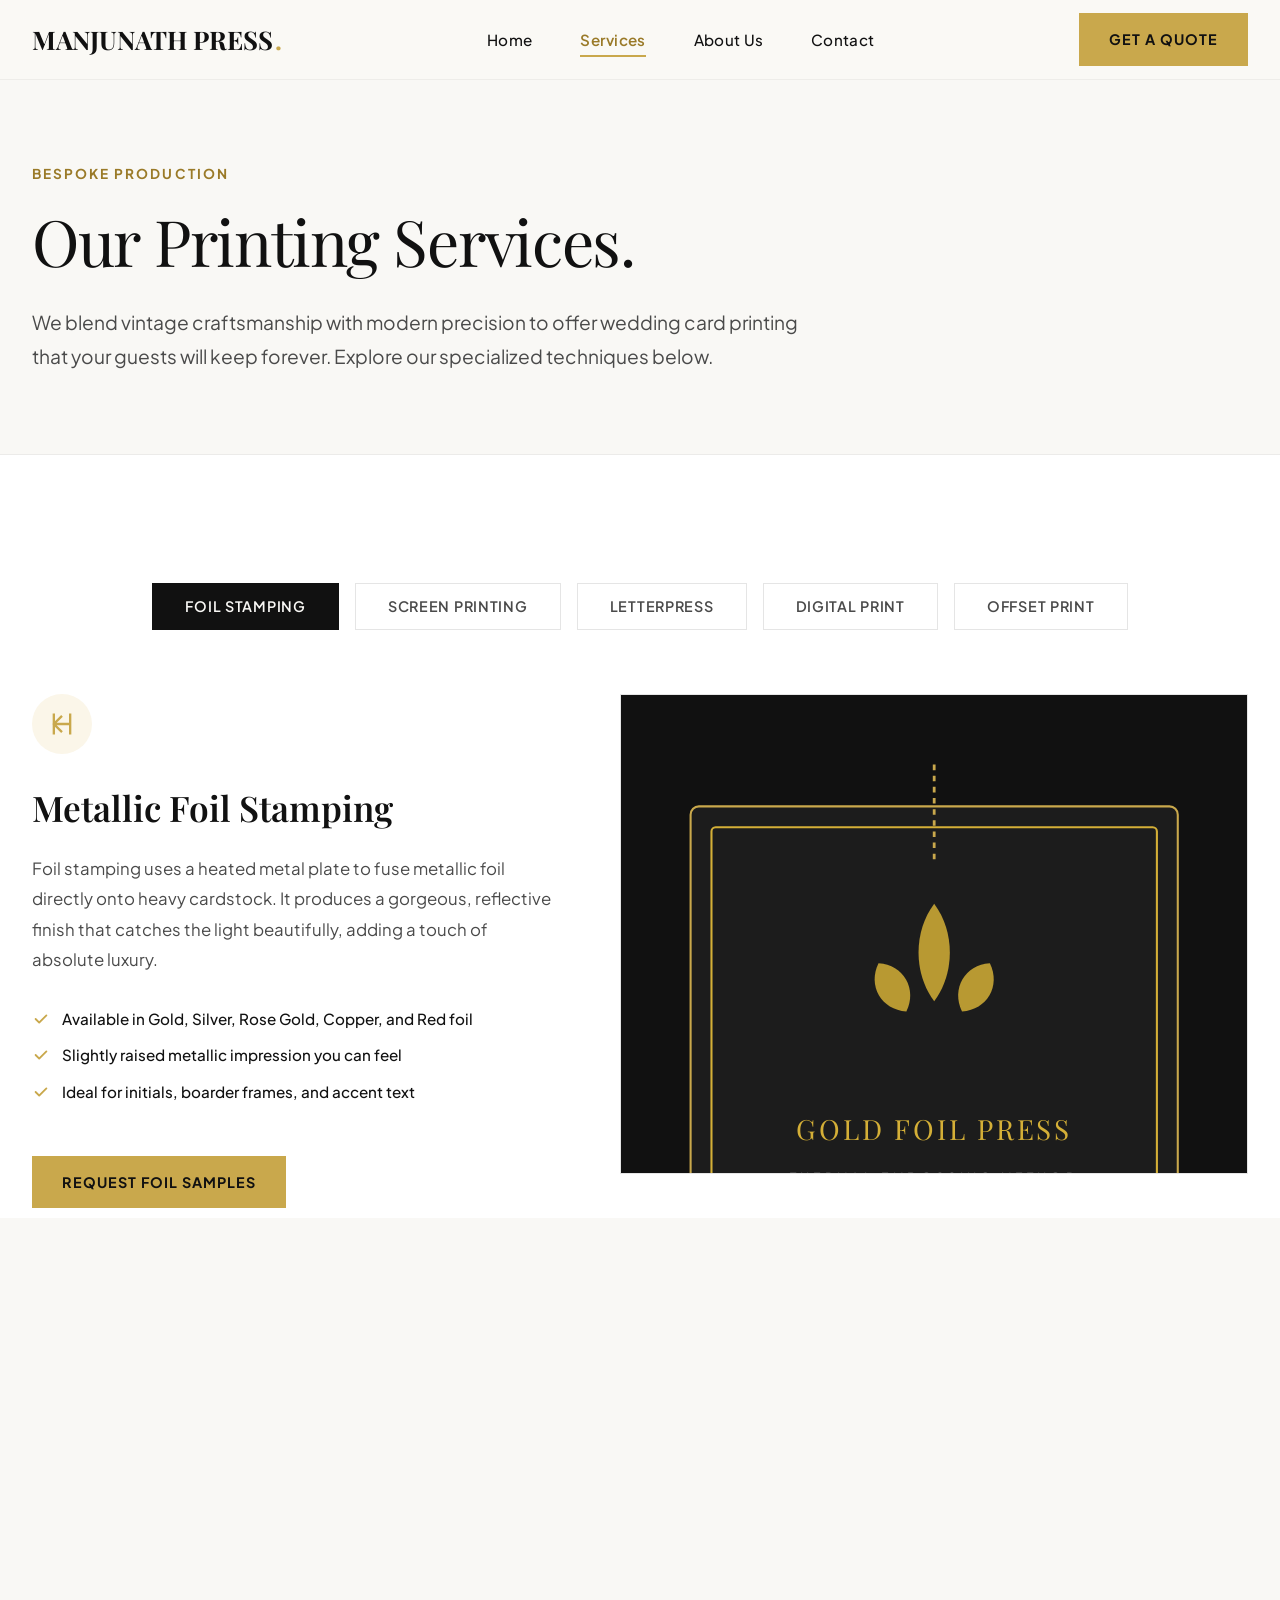
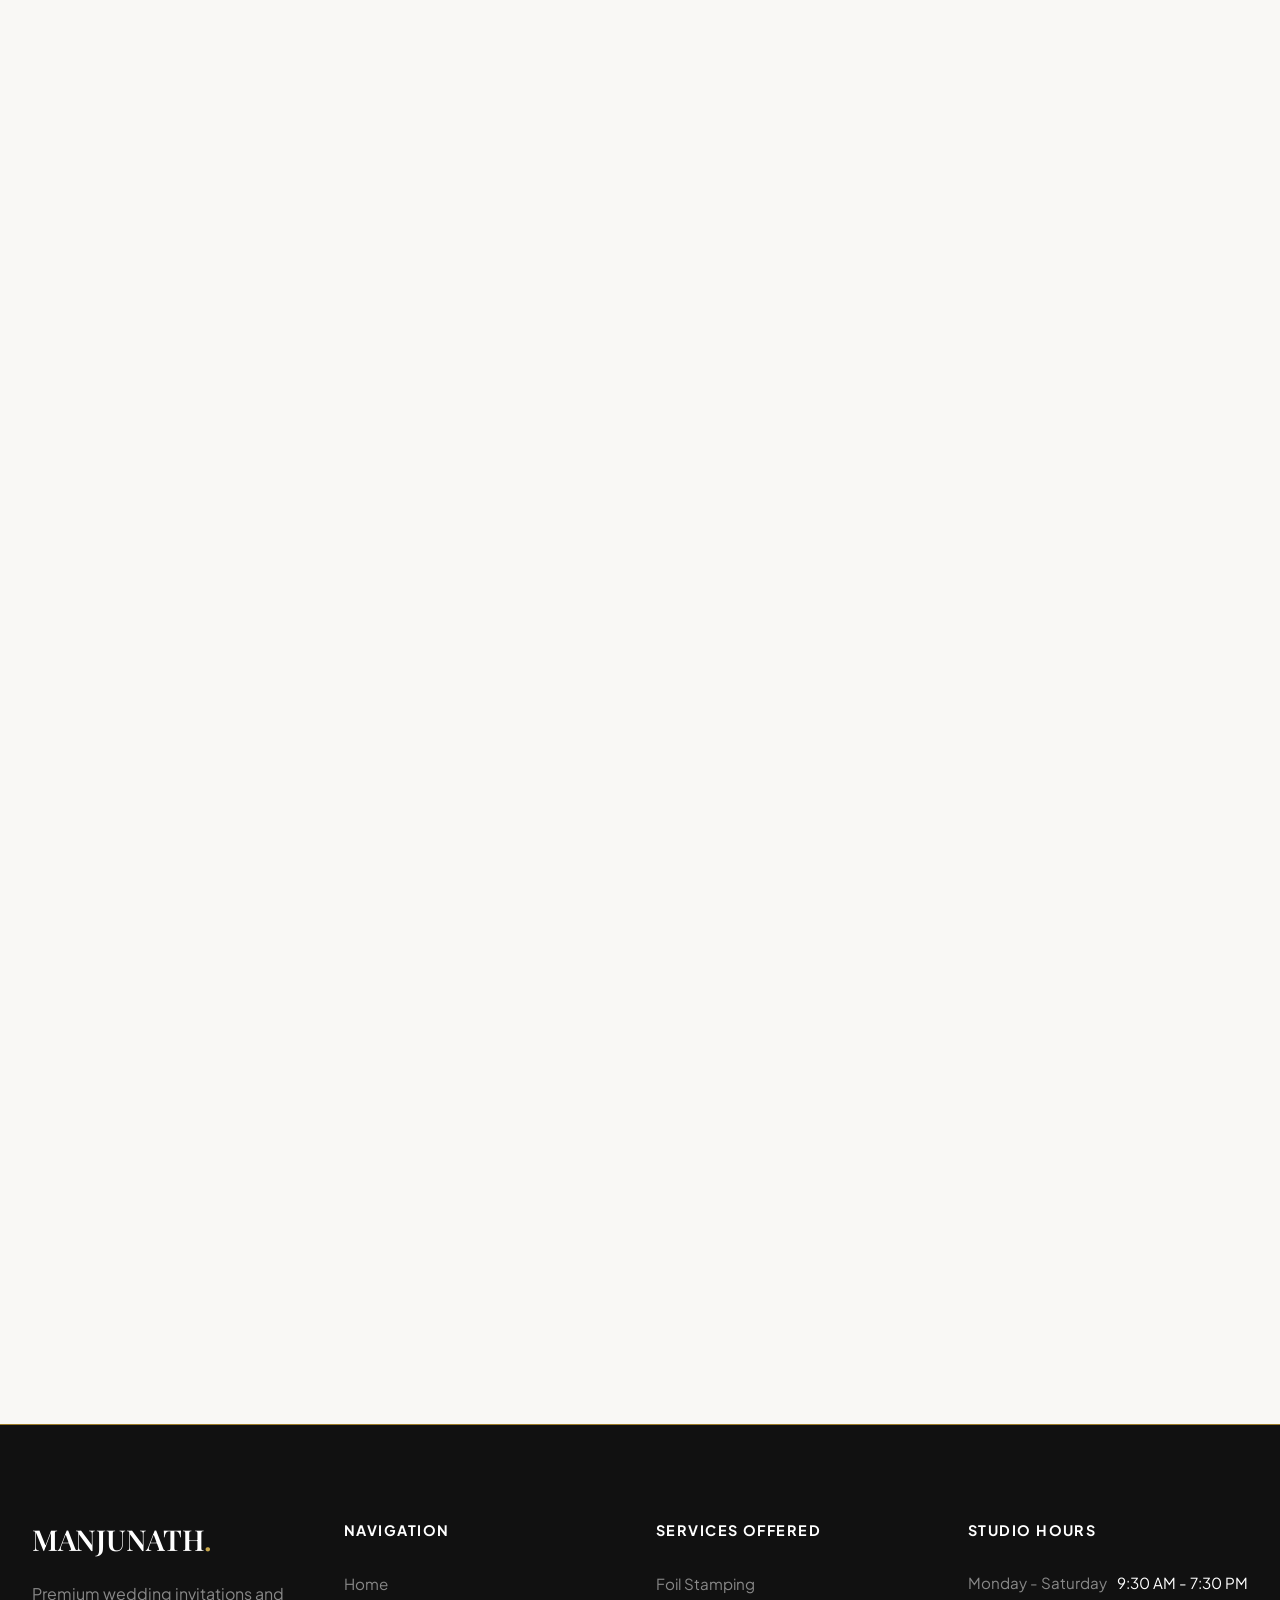
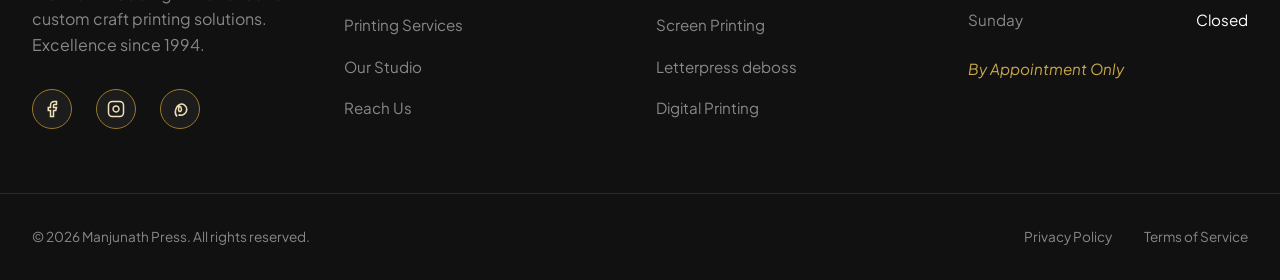
==== services.html @ d6b0bf05 "first commit" ====
<!DOCTYPE html>
<html lang="en">
<head>
  <meta charset="UTF-8">
  <meta name="viewport" content="width=device-width, initial-scale=1.0">
  <meta name="description" content="Explore printing techniques at Manjunath Press. Bespoke foil stamping, rich screen printing, debossed letterpress, fast digital, and volume offset printing for wedding invitations.">
  <title>Services Offered | Manjunath Press</title>
  <link rel="stylesheet" href="style.css">
</head>
<body>

  <!-- Header Navigation -->
  <header class="site-header">
    <div class="container nav-container">
      <a href="index.html" class="logo">
        MANJUNATH PRESS<span>.</span>
      </a>
      
      <nav class="nav-menu-wrapper">
        <ul class="nav-menu">
          <li><a href="index.html" class="nav-link">Home</a></li>
          <li><a href="services.html" class="nav-link active">Services</a></li>
          <li><a href="about.html" class="nav-link">About Us</a></li>
          <li><a href="contact.html" class="nav-link">Contact</a></li>
        </ul>
      </nav>

      <div class="nav-actions">
        <a href="contact.html" class="btn-cta">Get A Quote</a>
      </div>

      <div class="menu-toggle" aria-label="Toggle navigation menu">
        <span class="bar"></span>
        <span class="bar"></span>
        <span class="bar"></span>
      </div>
    </div>
  </header>

  <!-- Banner Section -->
  <section class="section-padding" style="background-color: var(--color-bg-light); border-bottom: 1px solid rgba(17,17,17,0.05); padding-top: 10rem; padding-bottom: 5rem;">
    <div class="container">
      <div class="animate-slide-up" style="max-width: 800px;">
        <span class="section-tag">Bespoke Production</span>
        <h1 style="font-weight: 400; margin-bottom: 1.5rem;">Our Printing <span>Services.</span></h1>
        <p style="font-size: 1.2rem; color: var(--color-gray-dark); line-height: 1.8;">
          We blend vintage craftsmanship with modern precision to offer wedding card printing that your guests will keep forever. Explore our specialized techniques below.
        </p>
      </div>
    </div>
  </section>

  <!-- Interactive Services Tabs -->
  <section class="section-padding services-section scroll-reveal">
    <div class="container">
      <div class="services-tabs">
        <button class="tab-btn active" data-tab="tab-foil">Foil Stamping</button>
        <button class="tab-btn" data-tab="tab-screen">Screen Printing</button>
        <button class="tab-btn" data-tab="tab-letterpress">Letterpress</button>
        <button class="tab-btn" data-tab="tab-digital">Digital Print</button>
        <button class="tab-btn" data-tab="tab-offset">Offset Print</button>
      </div>

      <div class="services-content-wrapper">
        
        <!-- Tab 1: Foil Stamping -->
        <div id="tab-foil" class="service-tab-content active">
          <div class="service-tab-info">
            <div class="service-tab-icon">
              <svg width="28" height="28" fill="none" stroke="currentColor" stroke-width="2" viewBox="0 0 24 24"><path d="M5 3v18M19 3v18M5 12h14M12 5l-7 7 7 7"/></svg>
            </div>
            <h3>Metallic Foil Stamping</h3>
            <p>
              Foil stamping uses a heated metal plate to fuse metallic foil directly onto heavy cardstock. It produces a gorgeous, reflective finish that catches the light beautifully, adding a touch of absolute luxury.
            </p>
            <ul class="service-features">
              <li><svg width="18" height="18" fill="currentColor" viewBox="0 0 20 20"><path fill-rule="evenodd" d="M16.707 5.293a1 1 0 010 1.414l-8 8a1 1 0 01-1.414 0l-4-4a1 1 0 011.414-1.414L8 12.586l7.293-7.293a1 1 0 011.414 0z" clip-rule="evenodd"/></svg> Available in Gold, Silver, Rose Gold, Copper, and Red foil</li>
              <li><svg width="18" height="18" fill="currentColor" viewBox="0 0 20 20"><path fill-rule="evenodd" d="M16.707 5.293a1 1 0 010 1.414l-8 8a1 1 0 01-1.414 0l-4-4a1 1 0 011.414-1.414L8 12.586l7.293-7.293a1 1 0 011.414 0z" clip-rule="evenodd"/></svg> Slightly raised metallic impression you can feel</li>
              <li><svg width="18" height="18" fill="currentColor" viewBox="0 0 20 20"><path fill-rule="evenodd" d="M16.707 5.293a1 1 0 010 1.414l-8 8a1 1 0 01-1.414 0l-4-4a1 1 0 011.414-1.414L8 12.586l7.293-7.293a1 1 0 011.414 0z" clip-rule="evenodd"/></svg> Ideal for initials, boarder frames, and accent text</li>
            </ul>
            <div>
              <a href="contact.html?service=foil" class="btn-cta">Request Foil Samples</a>
            </div>
          </div>
          <div class="service-tab-image">
            <svg width="100%" height="100%" viewBox="0 0 450 480" fill="none" xmlns="http://www.w3.org/2000/svg" style="background-color: #111111;">
              <!-- Simulation of foil stamp card -->
              <rect x="50" y="80" width="350" height="320" rx="6" fill="#1c1c1c" stroke="#C9A84C" stroke-width="1.5" />
              <rect x="65" y="95" width="320" height="290" rx="3" stroke="#D4AF37" stroke-width="1.5" />
              <!-- Leaf graphics in gold foil -->
              <path d="M 225 150 C 210 170, 210 200, 225 220 C 240 200, 240 170, 225 150 Z" fill="#D4AF37" opacity="0.85"/>
              <path d="M 195 190 C 180 200, 180 220, 195 230 C 210 220, 210 200, 195 190 Z" fill="#D4AF37" opacity="0.85" transform="rotate(-30 195 210)"/>
              <path d="M 255 190 C 240 200, 240 220, 255 230 C 270 220, 270 200, 255 190 Z" fill="#D4AF37" opacity="0.85" transform="rotate(30 255 210)"/>
              
              <!-- Hot plate pressing indicator -->
              <line x1="225" y1="50" x2="225" y2="120" stroke="#C9A84C" stroke-width="2" stroke-dasharray="4 4" />
              <text x="225" y="320" font-family="'Playfair Display', serif" font-size="20" fill="#D4AF37" text-anchor="middle" letter-spacing="2">GOLD FOIL PRESS</text>
              <text x="225" y="350" font-family="'Plus Jakarta Sans', sans-serif" font-size="9" fill="#888888" text-anchor="middle" letter-spacing="3">THERMAL EMBOSSING METHOD</text>
            </svg>
          </div>
        </div>

        <!-- Tab 2: Screen Printing -->
        <div id="tab-screen" class="service-tab-content">
          <div class="service-tab-info">
            <div class="service-tab-icon">
              <svg width="28" height="28" fill="none" stroke="currentColor" stroke-width="2" viewBox="0 0 24 24"><path d="M12 2v20M17 5H9.5a3.5 3.5 0 000 7h5a3.5 3.5 0 010 7H6"/></svg>
            </div>
            <h3>Traditional Screen Printing</h3>
            <p>
              Screen printing pushes thick, highly pigmented ink through a fine mesh stencil. It provides a tactile, beautifully saturated finish with rich, opaque colors. The ink layer is physically raised off the card, creating a premium quality signature.
            </p>
            <ul class="service-features">
              <li><svg width="18" height="18" fill="currentColor" viewBox="0 0 20 20"><path fill-rule="evenodd" d="M16.707 5.293a1 1 0 010 1.414l-8 8a1 1 0 01-1.414 0l-4-4a1 1 0 011.414-1.414L8 12.586l7.293-7.293a1 1 0 011.414 0z" clip-rule="evenodd"/></svg> Distinctly raised ink layer with a heavy velvet tactile texture</li>
              <li><svg width="18" height="18" fill="currentColor" viewBox="0 0 20 20"><path fill-rule="evenodd" d="M16.707 5.293a1 1 0 010 1.414l-8 8a1 1 0 01-1.414 0l-4-4a1 1 0 011.414-1.414L8 12.586l7.293-7.293a1 1 0 011.414 0z" clip-rule="evenodd"/></svg> Perfect for deep red ink and custom opaque white on dark sheets</li>
              <li><svg width="18" height="18" fill="currentColor" viewBox="0 0 20 20"><path fill-rule="evenodd" d="M16.707 5.293a1 1 0 010 1.414l-8 8a1 1 0 01-1.414 0l-4-4a1 1 0 011.414-1.414L8 12.586l7.293-7.293a1 1 0 011.414 0z" clip-rule="evenodd"/></svg> Superb color accuracy matching your theme palette</li>
            </ul>
            <div>
              <a href="contact.html?service=screen" class="btn-cta">Request Screen Samples</a>
            </div>
          </div>
          <div class="service-tab-image">
            <svg width="100%" height="100%" viewBox="0 0 450 480" fill="none" xmlns="http://www.w3.org/2000/svg" style="background-color: #FAF9F6;">
              <!-- Screen Mesh frame -->
              <rect x="40" y="60" width="370" height="360" rx="4" fill="none" stroke="#111111" stroke-width="1.5"/>
              <rect x="55" y="75" width="340" height="330" rx="2" fill="rgba(201,168,76,0.03)" stroke="#C9A84C" stroke-width="0.5" stroke-dasharray="3 3"/>
              
              <!-- Squeegee simulation pushing ink -->
              <rect x="100" y="160" width="250" height="40" fill="#111111"/>
              <rect x="110" y="200" width="230" height="10" fill="#C9A84C" opacity="0.9"/>
              <path d="M110 210 L340 210 L290 280 L160 280 Z" fill="#C9A84C" opacity="0.12"/>
              
              <text x="225" y="330" font-family="'Playfair Display', serif" font-size="18" fill="#111111" text-anchor="middle">SILK SCREEN SILK</text>
              <text x="225" y="355" font-family="'Plus Jakarta Sans', sans-serif" font-size="9" fill="#C9A84C" text-anchor="middle" letter-spacing="3">RAISED OPAQUE INK PROCESS</text>
            </svg>
          </div>
        </div>

        <!-- Tab 3: Letterpress -->
        <div id="tab-letterpress" class="service-tab-content">
          <div class="service-tab-info">
            <div class="service-tab-icon">
              <svg width="28" height="28" fill="none" stroke="currentColor" stroke-width="2" viewBox="0 0 24 24"><path d="M19 21H5a2 2 0 01-2-2V5a2 2 0 012-2h14a2 2 0 012 2v14a2 2 0 01-2 2zM12 11h.01M17 16h-10"/></svg>
            </div>
            <h3>Letterpress Debossing</h3>
            <p>
              Letterpress printing is a relief technique. A custom metal plate containing your text/design is coated in ink and pressed directly into soft, thick cotton paper. This creates a deep, tactile, debossed indentation that screams bespoke heritage.
            </p>
            <ul class="service-features">
              <li><svg width="18" height="18" fill="currentColor" viewBox="0 0 20 20"><path fill-rule="evenodd" d="M16.707 5.293a1 1 0 010 1.414l-8 8a1 1 0 01-1.414 0l-4-4a1 1 0 011.414-1.414L8 12.586l7.293-7.293a1 1 0 011.414 0z" clip-rule="evenodd"/></svg> Beautiful deep debossed print you can feel with your fingertips</li>
              <li><svg width="18" height="18" fill="currentColor" viewBox="0 0 20 20"><path fill-rule="evenodd" d="M16.707 5.293a1 1 0 010 1.414l-8 8a1 1 0 01-1.414 0l-4-4a1 1 0 011.414-1.414L8 12.586l7.293-7.293a1 1 0 011.414 0z" clip-rule="evenodd"/></svg> Best done on ultra-thick 600gsm cotton board sheets</li>
              <li><svg width="18" height="18" fill="currentColor" viewBox="0 0 20 20"><path fill-rule="evenodd" d="M16.707 5.293a1 1 0 010 1.414l-8 8a1 1 0 01-1.414 0l-4-4a1 1 0 011.414-1.414L8 12.586l7.293-7.293a1 1 0 011.414 0z" clip-rule="evenodd"/></svg> A clean, vintage aesthetic with beautiful light-and-shadow play</li>
            </ul>
            <div>
              <a href="contact.html?service=letterpress" class="btn-cta">Request Letterpress Samples</a>
            </div>
          </div>
          <div class="service-tab-image">
            <svg width="100%" height="100%" viewBox="0 0 450 480" fill="none" xmlns="http://www.w3.org/2000/svg" style="background-color: #FAF9F6;">
              <!-- 3D debossed effect simulation -->
              <rect x="50" y="80" width="350" height="320" rx="2" fill="#FFFFFF" stroke="#e5e5e5" stroke-width="1" />
              <!-- Shadow lines for card depth -->
              <line x1="50" y1="400" x2="400" y2="400" stroke="#111111" stroke-width="2" opacity="0.1"/>
              
              <!-- Debossed elements with internal shadows -->
              <rect x="80" y="110" width="290" height="260" stroke="#C9A84C" stroke-width="1.5" opacity="0.3"/>
              
              <text x="225" y="190" font-family="'Playfair Display', serif" font-size="28" font-weight="600" fill="#111111" text-anchor="middle" opacity="0.15" transform="translate(1, 1)">TACTILE DEBOSS</text>
              <text x="225" y="190" font-family="'Playfair Display', serif" font-size="28" font-weight="600" fill="#C9A84C" text-anchor="middle">TACTILE DEBOSS</text>
              
              <text x="225" y="240" font-family="'Plus Jakarta Sans', sans-serif" font-size="9" fill="#111111" text-anchor="middle" letter-spacing="4" opacity="0.6">COTTON PAPER PRESSURE</text>
              
              <circle cx="225" cy="290" r="20" stroke="#111111" stroke-width="0.5" fill="none"/>
              <text x="225" y="294" font-family="'Playfair Display', serif" font-size="12" fill="#111111" text-anchor="middle">H</text>
            </svg>
          </div>
        </div>

        <!-- Tab 4: Digital Printing -->
        <div id="tab-digital" class="service-tab-content">
          <div class="service-tab-info">
            <div class="service-tab-icon">
              <svg width="28" height="28" fill="none" stroke="currentColor" stroke-width="2" viewBox="0 0 24 24"><path d="M12 18h.01M8 21h8M19 3H5a2 2 0 00-2 2v9a2 2 0 002 2h14a2 2 0 002-2V5a2 2 0 00-2-2z"/></svg>
            </div>
            <h3>High-Definition Digital Printing</h3>
            <p>
              Digital printing is ideal for invitations with multiple detail inserts, photography elements, or when you need guest names individually printed onto each envelope. With high-fidelity output and quick production speeds, it is flexible and cost-effective.
            </p>
            <ul class="service-features">
              <li><svg width="18" height="18" fill="currentColor" viewBox="0 0 20 20"><path fill-rule="evenodd" d="M16.707 5.293a1 1 0 010 1.414l-8 8a1 1 0 01-1.414 0l-4-4a1 1 0 011.414-1.414L8 12.586l7.293-7.293a1 1 0 011.414 0z" clip-rule="evenodd"/></svg> Fast production turnarounds (perfect for tight deadlines)</li>
              <li><svg width="18" height="18" fill="currentColor" viewBox="0 0 20 20"><path fill-rule="evenodd" d="M16.707 5.293a1 1 0 010 1.414l-8 8a1 1 0 01-1.414 0l-4-4a1 1 0 011.414-1.414L8 12.586l7.293-7.293a1 1 0 011.414 0z" clip-rule="evenodd"/></svg> Full variable data capability (custom guest names on each card)</li>
              <li><svg width="18" height="18" fill="currentColor" viewBox="0 0 20 20"><path fill-rule="evenodd" d="M16.707 5.293a1 1 0 010 1.414l-8 8a1 1 0 01-1.414 0l-4-4a1 1 0 011.414-1.414L8 12.586l7.293-7.293a1 1 0 011.414 0z" clip-rule="evenodd"/></svg> Vivid graphics with high DPI image sharpness</li>
            </ul>
            <div>
              <a href="contact.html?service=digital" class="btn-cta">Inquire Digital Print</a>
            </div>
          </div>
          <div class="service-tab-image">
            <svg width="100%" height="100%" viewBox="0 0 450 480" fill="none" xmlns="http://www.w3.org/2000/svg" style="background-color: #FAF9F6;">
              <!-- Digital pattern design vector -->
              <rect x="50" y="80" width="350" height="320" rx="3" fill="#FFFFFF" stroke="#e5e5e5"/>
              <path d="M50 80 L225 240 L400 80 Z" fill="#FBF6E9" opacity="0.5"/>
              <path d="M50 400 L225 240 L400 400 Z" fill="#FBF6E9" opacity="0.3"/>
              
              <text x="225" y="210" font-family="'Plus Jakarta Sans', sans-serif" font-size="10" font-weight="700" fill="#C9A84C" text-anchor="middle" letter-spacing="3">DIGITAL LASER SUITE</text>
              <text x="225" y="245" font-family="'Playfair Display', serif" font-size="22" fill="#111111" text-anchor="middle">Personalized Invitation Set</text>
              <text x="225" y="280" font-family="'Playfair Display', serif" font-style="italic" font-size="13" fill="#888888" text-anchor="middle">Variable Guest Printing</text>
              
              <rect x="125" y="320" width="200" height="25" rx="12" stroke="#C9A84C" stroke-width="1" stroke-dasharray="3 3"/>
              <text x="225" y="336" font-family="'Plus Jakarta Sans', sans-serif" font-size="8" fill="#C9A84C" text-anchor="middle" letter-spacing="1">MR. &amp; MRS. SHABAREESH</text>
            </svg>
          </div>
        </div>

        <!-- Tab 5: Offset Printing -->
        <div id="tab-offset" class="service-tab-content">
          <div class="service-tab-info">
            <div class="service-tab-icon">
              <svg width="28" height="28" fill="none" stroke="currentColor" stroke-width="2" viewBox="0 0 24 24"><path d="M4 4h16v16H4zM4 12h16M12 4v16"/></svg>
            </div>
            <h3>Commercial Offset Printing</h3>
            <p>
              Offset printing transfers ink from plates onto a rubber blanket and onto the paper. It is the absolute gold standard for large bulk print runs, providing incredibly crisp line details, layout precision, and the lowest cost-per-card on high quantities.
            </p>
            <ul class="service-features">
              <li><svg width="18" height="18" fill="currentColor" viewBox="0 0 20 20"><path fill-rule="evenodd" d="M16.707 5.293a1 1 0 010 1.414l-8 8a1 1 0 01-1.414 0l-4-4a1 1 0 011.414-1.414L8 12.586l7.293-7.293a1 1 0 011.414 0z" clip-rule="evenodd"/></svg> Extremely cost-effective for quantities above 300 units</li>
              <li><svg width="18" height="18" fill="currentColor" viewBox="0 0 20 20"><path fill-rule="evenodd" d="M16.707 5.293a1 1 0 010 1.414l-8 8a1 1 0 01-1.414 0l-4-4a1 1 0 011.414-1.414L8 12.586l7.293-7.293a1 1 0 011.414 0z" clip-rule="evenodd"/></svg> Exceptional flat color reproduction (Pantone ink match support)</li>
              <li><svg width="18" height="18" fill="currentColor" viewBox="0 0 20 20"><path fill-rule="evenodd" d="M16.707 5.293a1 1 0 010 1.414l-8 8a1 1 0 01-1.414 0l-4-4a1 1 0 011.414-1.414L8 12.586l7.293-7.293a1 1 0 011.414 0z" clip-rule="evenodd"/></svg> Excellent sharp rendering of fine traditional patterns</li>
            </ul>
            <div>
              <a href="contact.html?service=offset" class="btn-cta">Inquire Offset Print</a>
            </div>
          </div>
          <div class="service-tab-image">
            <svg width="100%" height="100%" viewBox="0 0 450 480" fill="none" xmlns="http://www.w3.org/2000/svg" style="background-color: #FAF9F6;">
              <!-- Cylinder roller simulation -->
              <circle cx="225" cy="160" r="60" fill="none" stroke="#111111" stroke-width="2"/>
              <circle cx="225" cy="160" r="50" fill="none" stroke="#C9A84C" stroke-width="0.5" stroke-dasharray="4 2"/>
              
              <circle cx="150" cy="270" r="40" fill="none" stroke="#111111" stroke-width="1.5"/>
              <circle cx="300" cy="270" r="40" fill="none" stroke="#111111" stroke-width="1.5"/>
              
              <!-- Paper feed line -->
              <path d="M50 320 L150 310 L300 310 L400 320" stroke="#C9A84C" stroke-width="2"/>
              
              <text x="225" y="370" font-family="'Playfair Display', serif" font-size="20" fill="#111111" text-anchor="middle">HEIDELBERG OFFSET</text>
              <text x="225" y="395" font-family="'Plus Jakarta Sans', sans-serif" font-size="9" fill="#888888" text-anchor="middle" letter-spacing="3">BULK PRECISION PRESS RUNS</text>
            </svg>
          </div>
        </div>

      </div>
    </div>
  </section>

  <!-- Service Comparison Matrix -->
  <section class="section-padding scroll-reveal" style="background-color: var(--color-bg-light); border-top: 1px solid rgba(17,17,17,0.05);">
    <div class="container">
      <div class="section-header">
        <span class="section-tag">Comparison Guide</span>
        <h2 class="section-title">Choosing Your Technique</h2>
        <p class="section-subtitle">A side-by-side comparison to help you find the printing style that fits your budget and timeline.</p>
      </div>

      <div style="overflow-x: auto;">
        <table style="width: 100%; border-collapse: collapse; text-align: left; background-color: var(--color-bg-white); border: 1px solid var(--color-gray-light);">
          <thead>
            <tr style="background-color: var(--color-black); color: var(--color-bg-white);">
              <th style="padding: 1.5rem; font-family: var(--font-sans); font-size: 0.9rem; text-transform: uppercase; letter-spacing: 0.05em;">Technique</th>
              <th style="padding: 1.5rem; font-family: var(--font-sans); font-size: 0.9rem; text-transform: uppercase; letter-spacing: 0.05em;">Tactile Feel</th>
              <th style="padding: 1.5rem; font-family: var(--font-sans); font-size: 0.9rem; text-transform: uppercase; letter-spacing: 0.05em;">Min. Quantity</th>
              <th style="padding: 1.5rem; font-family: var(--font-sans); font-size: 0.9rem; text-transform: uppercase; letter-spacing: 0.05em;">Production Time</th>
              <th style="padding: 1.5rem; font-family: var(--font-sans); font-size: 0.9rem; text-transform: uppercase; letter-spacing: 0.05em;">Best Suited For</th>
            </tr>
          </thead>
          <tbody>
            <tr style="border-bottom: 1px solid var(--color-gray-light);">
              <td style="padding: 1.5rem; font-weight: 700; color: var(--color-gold);">Foil Stamping</td>
              <td style="padding: 1.5rem;">Slightly raised metal, shiny gloss</td>
              <td style="padding: 1.5rem;">100 pcs</td>
              <td style="padding: 1.5rem;">10-12 Days</td>
              <td style="padding: 1.5rem; color: var(--color-gray-dark);">Luxury accents, border frames, royal emblems</td>
            </tr>
            <tr style="border-bottom: 1px solid var(--color-gray-light);">
              <td style="padding: 1.5rem; font-weight: 700; color: var(--color-gold);">Screen Printing</td>
              <td style="padding: 1.5rem;">Distinctly raised, opaque paint layering</td>
              <td style="padding: 100px; padding: 1.5rem;">100 pcs</td>
              <td style="padding: 1.5rem;">7-9 Days</td>
              <td style="padding: 1.5rem; color: var(--color-gray-dark);">Vibrant inks, traditional patterns, dark papers</td>
            </tr>
            <tr style="border-bottom: 1px solid var(--color-gray-light);">
              <td style="padding: 1.5rem; font-weight: 700; color: var(--color-gold);">Letterpress</td>
              <td style="padding: 1.5rem;">Deep crisp debossed indentation</td>
              <td style="padding: 1.5rem;">100 pcs</td>
              <td style="padding: 1.5rem;">12-14 Days</td>
              <td style="padding: 1.5rem; color: var(--color-gray-dark);">Thick cotton paper, elegant minimalist invites</td>
            </tr>
            <tr style="border-bottom: 1px solid var(--color-gray-light);">
              <td style="padding: 1.5rem; font-weight: 700; color: var(--color-gold);">Digital Printing</td>
              <td style="padding: 1.5rem;">Flat ink, smooth surface finish</td>
              <td style="padding: 1.5rem;">50 pcs</td>
              <td style="padding: 1.5rem;">3-5 Days</td>
              <td style="padding: 1.5rem; color: var(--color-gray-dark);">Quick turnarounds, multiple inserts, guest names</td>
            </tr>
            <tr>
              <td style="padding: 1.5rem; font-weight: 700; color: var(--color-gold);">Offset Printing</td>
              <td style="padding: 1.5rem;">Flat ink, high fidelity print resolution</td>
              <td style="padding: 1.5rem;">250 pcs</td>
              <td style="padding: 1.5rem;">6-8 Days</td>
              <td style="padding: 1.5rem; color: var(--color-gray-dark);">High quantity print orders, detailed insert flyers</td>
            </tr>
          </tbody>
        </table>
      </div>
    </div>
  </section>

  <!-- CTA Section -->
  <section class="section-padding flex-center scroll-reveal" style="background-color: var(--color-black); color: var(--color-bg-light); text-align: center;">
    <div class="container" style="max-width: 800px;">
      <span class="section-tag" style="color: var(--color-gold);">Material Selection</span>
      <h2 style="color: var(--color-bg-white); font-weight: 400; margin-bottom: 2rem; font-size: clamp(2rem, 4vw, 3.5rem);">
        Want to feel the paper weight?
      </h2>
      <p style="color: var(--color-gray-medium); font-size: 1.15rem; margin-bottom: 3.5rem; max-width: 600px; margin-left: auto; margin-right: auto;">
        We offer a custom Swatch Sample Kit featuring different cotton weights, foil stamp hues, and screen-printed card samples. Reach out today to order yours.
      </p>
      <a href="contact.html" class="btn-cta">
        Order Sample Kit
      </a>
    </div>
  </section>

  <!-- Footer -->
  <footer class="site-footer">
    <div class="container footer-top grid-4">
      <div class="footer-brand">
        <h2>MANJUNATH<span>.</span></h2>
        <p>Premium wedding invitations and custom craft printing solutions. Excellence since 1994.</p>
        <div class="social-links">
          <a href="#" class="social-icon" aria-label="Facebook"><svg width="18" height="18" fill="none" stroke="currentColor" stroke-width="2" viewBox="0 0 24 24"><path d="M18 2h-3a5 5 0 00-5 5v3H7v4h3v8h4v-8h3l1-4h-4V7a1 1 0 011-1h3z"/></svg></a>
          <a href="#" class="social-icon" aria-label="Instagram"><svg width="18" height="18" fill="none" stroke="currentColor" stroke-width="2" viewBox="0 0 24 24"><rect x="2" y="2" width="20" height="20" rx="5" ry="5"/><path d="M16 11.37A4 4 0 1112.63 8 4 4 0 0116 11.37zM17.5 6.5h.01"/></svg></a>
          <a href="#" class="social-icon" aria-label="Pinterest"><svg width="18" height="18" fill="none" stroke="currentColor" stroke-width="2" viewBox="0 0 24 24"><path d="M8 22a9 9 0 01-1.9-8.4c.5-2.2 2-6.6 6.3-8A7.3 7.3 0 0121 12a8 8 0 01-11 7.6M12 7c-1.3 2-2.5 5.5-1.5 7.5s3.5.5 3.5-2c0-3.5-3-5-3-5"/></svg></a>
        </div>
      </div>

      <div class="footer-nav-col">
        <h4>Navigation</h4>
        <ul class="footer-links">
          <li><a href="index.html">Home</a></li>
          <li><a href="services.html">Printing Services</a></li>
          <li><a href="about.html">Our Studio</a></li>
          <li><a href="contact.html">Reach Us</a></li>
        </ul>
      </div>

      <div class="footer-nav-col">
        <h4>Services Offered</h4>
        <ul class="footer-links">
          <li><a href="services.html#foil">Foil Stamping</a></li>
          <li><a href="services.html#screen">Screen Printing</a></li>
          <li><a href="services.html#letterpress">Letterpress deboss</a></li>
          <li><a href="services.html#digital">Digital Printing</a></li>
        </ul>
      </div>

      <div class="footer-nav-col">
        <h4>Studio Hours</h4>
        <ul class="footer-hours-list">
          <li>Monday - Saturday <span>9:30 AM - 7:30 PM</span></li>
          <li>Sunday <span>Closed</span></li>
          <li style="margin-top: 1.5rem; font-style: italic; color: var(--color-gold);">By Appointment Only</li>
        </ul>
      </div>
    </div>

    <div class="container footer-bottom">
      <p>&copy; 2026 Manjunath Press. All rights reserved.</p>
      <div class="footer-bottom-links">
        <a href="#">Privacy Policy</a>
        <a href="#">Terms of Service</a>
      </div>
    </div>
  </footer>

  <script src="main.js"></script>
</body>
</html>
---- style.css ----
/* 
 * Manjunath Press - Main Stylesheet
 * Brand: Premium Wedding Card & Luxury Printing Services
 * Theme: Royal Black, White & Gold — Regal Luxury Finish
 */

/* Import Google Fonts */
@import url('https://fonts.googleapis.com/css2?family=Playfair+Display:ital,wght@0,400..900;1,400..900&family=Plus+Jakarta+Sans:ital,wght@0,200..800;1,200..800&display=swap');

:root {
  /* Color Palette — Royal Gold Theme */
  --color-black: #111111;
  --color-black-light: #1c1c1c;
  --color-black-lighter: #2a2a2a;

  /* Gold Accents — Royal Finish */
  --color-gold:         #C9A84C;   /* Primary Royal Gold */
  --color-gold-bright:  #E2C16A;   /* Light shimmer gold */
  --color-gold-deep:    #9A7A28;   /* Deep antique gold */
  --color-gold-muted:   #EEE0B8;   /* Very soft gold tint */
  --color-gold-light:   #FBF6E9;   /* Ultra-light gold wash */

  /* Legacy aliases so existing code referencing red still compiles */
  --color-red-deep:        var(--color-gold);
  --color-red-bright:      var(--color-gold-bright);
  --color-red-muted:       var(--color-gold-muted);
  --color-red-light:       var(--color-gold-light);

  /* Backgrounds */
  --color-bg-light: #F9F8F5;       /* Warm Ivory Canvas */
  --color-bg-white: #FFFFFF;

  /* Grays */
  --color-gray-dark: #4a4a4a;
  --color-gray-medium: #888888;
  --color-gray-light: #e5e5e5;
  --color-gray-ultra-light: #f5f5f5;

  /* Typography */
  --font-serif: 'Playfair Display', Georgia, serif;
  --font-sans: 'Plus Jakarta Sans', system-ui, -apple-system, BlinkMacSystemFont, 'Segoe UI', Roboto, sans-serif;

  /* Layout Constants */
  --header-height: 80px;
  --max-width: 1280px;
  --transition-smooth: all 0.4s cubic-bezier(0.16, 1, 0.3, 1);
  --transition-fast: all 0.2s ease;
}

/* Reset & Base Styles */
*, *::before, *::after {
  box-sizing: border-box;
  margin: 0;
  padding: 0;
}

html {
  scroll-behavior: smooth;
  font-size: 16px;
  -webkit-font-smoothing: antialiased;
}

body {
  font-family: var(--font-sans);
  background-color: var(--color-bg-light);
  color: var(--color-black);
  line-height: 1.6;
  overflow-x: hidden;
}

/* Typography Scale */
h1, h2, h3, h4, h5, h6 {
  font-family: var(--font-serif);
  font-weight: 600;
  line-height: 1.25;
  color: var(--color-black);
}

h1 {
  font-size: clamp(2.5rem, 5vw, 4.5rem);
  letter-spacing: -0.02em;
}

h2 {
  font-size: clamp(2rem, 3.5vw, 3rem);
  letter-spacing: -0.01em;
}

h3 {
  font-size: clamp(1.4rem, 2.5vw, 2rem);
}

h4 {
  font-size: 1.25rem;
}

p {
  font-size: 1rem;
  color: var(--color-gray-dark);
  font-weight: 400;
}

a {
  text-decoration: none;
  color: inherit;
  transition: var(--transition-fast);
}

img, svg {
  max-width: 100%;
  height: auto;
  display: block;
}

button, input, select, textarea {
  font-family: inherit;
  font-size: inherit;
  border: none;
  background: none;
  outline: none;
}

/* Global Layout & Layout Utilities */
.container {
  width: 100%;
  max-width: var(--max-width);
  margin-left: auto;
  margin-right: auto;
  padding-left: 2rem;
  padding-right: 2rem;
}

.section-padding {
  padding-top: 8rem;
  padding-bottom: 8rem;
}

@media (max-width: 768px) {
  .section-padding {
    padding-top: 5rem;
    padding-bottom: 5rem;
  }
}

.flex-center {
  display: flex;
  justify-content: center;
  align-items: center;
}

.grid-2 {
  display: grid;
  grid-template-columns: repeat(2, 1fr);
  gap: 4rem;
}

.grid-3 {
  display: grid;
  grid-template-columns: repeat(3, 1fr);
  gap: 2.5rem;
}

.grid-4 {
  display: grid;
  grid-template-columns: repeat(4, 1fr);
  gap: 2rem;
}

@media (max-width: 1024px) {
  .grid-3 {
    grid-template-columns: repeat(2, 1fr);
  }
  .grid-4 {
    grid-template-columns: repeat(2, 1fr);
  }
}

@media (max-width: 768px) {
  .grid-2, .grid-3, .grid-4 {
    grid-template-columns: 1fr;
    gap: 2.5rem;
  }
}

/* Section Header styling */
.section-header {
  margin-bottom: 4.5rem;
  text-align: center;
  max-width: 700px;
  margin-left: auto;
  margin-right: auto;
}

.section-tag {
  display: inline-block;
  font-family: var(--font-sans);
  font-size: 0.85rem;
  text-transform: uppercase;
  letter-spacing: 0.15em;
  color: var(--color-gold-deep);
  font-weight: 700;
  margin-bottom: 1rem;
}

.section-title {
  margin-bottom: 1.25rem;
  font-weight: 500;
}

.section-subtitle {
  font-size: 1.1rem;
  color: var(--color-gray-dark);
}

/* Component Styles: Header (Sticky) */
.site-header {
  position: fixed;
  top: 0;
  left: 0;
  width: 100%;
  height: var(--header-height);
  background-color: rgba(250, 249, 246, 0.9);
  backdrop-filter: blur(12px);
  -webkit-backdrop-filter: blur(12px);
  border-bottom: 1px solid rgba(17, 17, 17, 0.05);
  z-index: 1000;
  transition: var(--transition-smooth);
}

.site-header.scrolled {
  height: 70px;
  background-color: rgba(250, 249, 246, 0.95);
  box-shadow: 0 4px 30px rgba(0, 0, 0, 0.02);
}

.nav-container {
  display: flex;
  justify-content: space-between;
  align-items: center;
  height: 100%;
}

.logo {
  font-family: var(--font-serif);
  font-size: 1.6rem;
  font-weight: 700;
  color: var(--color-black);
  display: flex;
  align-items: center;
}

.logo span {
  color: var(--color-gold);
  margin-left: 2px;
}

.nav-menu {
  display: flex;
  gap: 3rem;
  list-style: none;
}

.nav-link {
  font-family: var(--font-sans);
  font-size: 0.95rem;
  font-weight: 500;
  color: var(--color-black);
  position: relative;
  padding: 0.5rem 0;
  letter-spacing: 0.02em;
}

.nav-link::after {
  content: '';
  position: absolute;
  bottom: 0;
  left: 0;
  width: 0;
  height: 1.5px;
  background-color: var(--color-gold);
  transition: var(--transition-smooth);
}

.nav-link:hover {
  color: var(--color-gold-deep);
}

.nav-link:hover::after,
.nav-link.active::after {
  width: 100%;
}

.nav-link.active {
  color: var(--color-gold-deep);
  font-weight: 600;
}

/* Call to Action Button */
.btn-cta {
  background-color: var(--color-gold);
  color: var(--color-black);
  padding: 0.85rem 1.8rem;
  font-size: 0.9rem;
  font-weight: 700;
  letter-spacing: 0.07em;
  text-transform: uppercase;
  border: 1px solid var(--color-gold);
  cursor: pointer;
  transition: var(--transition-smooth);
  display: inline-flex;
  align-items: center;
  justify-content: center;
  gap: 0.5rem;
}

.btn-cta:hover {
  background-color: var(--color-gold-deep);
  border-color: var(--color-gold-deep);
  color: var(--color-bg-white);
  transform: translateY(-2px);
  box-shadow: 0 8px 25px rgba(201, 168, 76, 0.35);
}

.btn-secondary {
  background-color: transparent;
  color: var(--color-black);
  padding: 0.85rem 1.8rem;
  font-size: 0.9rem;
  font-weight: 600;
  letter-spacing: 0.05em;
  text-transform: uppercase;
  border: 1px solid var(--color-black);
  cursor: pointer;
  transition: var(--transition-smooth);
  display: inline-flex;
  align-items: center;
  justify-content: center;
  gap: 0.5rem;
}

.btn-secondary:hover {
  background-color: var(--color-black);
  color: var(--color-gold);
  border-color: var(--color-black);
  transform: translateY(-2px);
}

.menu-toggle {
  display: none;
  cursor: pointer;
  z-index: 1100;
}

.bar {
  display: block;
  width: 25px;
  height: 2px;
  margin: 5px auto;
  background-color: var(--color-black);
  transition: var(--transition-smooth);
}

/* Hero Section */
.hero-section {
  position: relative;
  min-height: 100vh;
  display: flex;
  align-items: center;
  padding-top: calc(var(--header-height) + 2rem);
  background-color: var(--color-bg-light);
  overflow: hidden;
}

.hero-content {
  max-width: 650px;
  z-index: 10;
}

.hero-subtitle {
  font-family: var(--font-sans);
  text-transform: uppercase;
  letter-spacing: 0.2em;
  color: var(--color-gold);
  font-weight: 700;
  font-size: 0.9rem;
  margin-bottom: 1.5rem;
  display: inline-block;
}

.hero-title {
  font-weight: 400;
  margin-bottom: 2rem;
  color: var(--color-black);
}

.hero-title strong {
  font-weight: 700;
  color: var(--color-black);
  display: block;
  font-family: var(--font-serif);
}

.hero-title span {
  font-family: var(--font-serif);
  font-style: italic;
  color: var(--color-gold);
}

.hero-description {
  font-size: 1.15rem;
  color: var(--color-gray-dark);
  margin-bottom: 3rem;
  line-height: 1.8;
}

.hero-buttons {
  display: flex;
  gap: 1.5rem;
}

.hero-image-container {
  position: relative;
  display: flex;
  justify-content: center;
  align-items: center;
}

.hero-image-wrapper {
  position: relative;
  width: 90%;
  height: 500px;
  background-color: #e5e5e5;
  overflow: hidden;
  border: 1px solid var(--color-gray-light);
}

.hero-image-wrapper img {
  width: 100%;
  height: 100%;
  object-fit: cover;
}

.hero-card-badge {
  position: absolute;
  bottom: -20px;
  left: -20px;
  background-color: var(--color-black);
  color: var(--color-bg-light);
  padding: 2rem;
  max-width: 250px;
  border-left: 4px solid var(--color-gold);
  box-shadow: 0 15px 30px rgba(0, 0, 0, 0.15);
  z-index: 20;
}

.hero-card-badge h4 {
  font-family: var(--font-serif);
  font-size: 1.2rem;
  color: var(--color-bg-white);
  margin-bottom: 0.5rem;
}

.hero-card-badge p {
  color: var(--color-gray-medium);
  font-size: 0.85rem;
}

/* Background minimalist geometric shapes for rich aesthetics */
.hero-deco-ring {
  position: absolute;
  top: -10%;
  right: -5%;
  width: 400px;
  height: 400px;
  border: 1px solid rgba(201, 168, 76, 0.08);
  border-radius: 50%;
  z-index: 1;
  pointer-events: none;
}

.hero-deco-square {
  position: absolute;
  bottom: 10%;
  right: 45%;
  width: 150px;
  height: 150px;
  border: 1px solid rgba(201, 168, 76, 0.06);
  transform: rotate(45deg);
  z-index: 1;
  pointer-events: none;
}

/* Page Section: Services */
.services-section {
  background-color: var(--color-bg-white);
}

/* Interactive Tabs for Services */
.services-tabs {
  display: flex;
  justify-content: center;
  gap: 1rem;
  margin-bottom: 4rem;
  flex-wrap: wrap;
}

.tab-btn {
  padding: 0.85rem 2rem;
  font-family: var(--font-sans);
  font-weight: 600;
  font-size: 0.9rem;
  letter-spacing: 0.05em;
  text-transform: uppercase;
  color: var(--color-gray-dark);
  border: 1px solid var(--color-gray-light);
  cursor: pointer;
  transition: var(--transition-smooth);
}

.tab-btn:hover {
  border-color: var(--color-black);
  color: var(--color-black);
}

.tab-btn.active {
  background-color: var(--color-black);
  border-color: var(--color-black);
  color: var(--color-bg-light);
}

.tab-btn.active:hover {
  background-color: var(--color-red-deep);
  border-color: var(--color-red-deep);
  color: var(--color-bg-white);
}

.services-content-wrapper {
  position: relative;
  min-height: 450px;
}

.service-tab-content {
  display: none;
  opacity: 0;
  transform: translateY(20px);
  transition: opacity 0.5s ease, transform 0.5s ease;
}

.service-tab-content.active {
  display: grid;
  grid-template-columns: 1fr 1.2fr;
  gap: 4rem;
  opacity: 1;
  transform: translateY(0);
}

.service-tab-info {
  display: flex;
  flex-direction: column;
  justify-content: center;
}

.service-tab-icon {
  width: 60px;
  height: 60px;
  background-color: var(--color-gold-light);
  color: var(--color-gold);
  display: flex;
  align-items: center;
  justify-content: center;
  border-radius: 50%;
  margin-bottom: 2rem;
}

.service-tab-info h3 {
  font-size: 2.2rem;
  margin-bottom: 1.5rem;
}

.service-tab-info p {
  font-size: 1.05rem;
  color: var(--color-gray-dark);
  margin-bottom: 2rem;
  line-height: 1.8;
}

.service-features {
  list-style: none;
  margin-bottom: 2.5rem;
}

.service-features li {
  display: flex;
  align-items: center;
  gap: 0.75rem;
  font-size: 0.95rem;
  color: var(--color-black);
  margin-bottom: 0.75rem;
  font-weight: 500;
}

.service-features li svg {
  color: var(--color-red-deep);
  flex-shrink: 0;
}

.service-tab-image {
  background-color: var(--color-bg-light);
  border: 1px solid var(--color-gray-light);
  position: relative;
  overflow: hidden;
  height: 480px;
}

.service-tab-image img {
  width: 100%;
  height: 100%;
  object-fit: cover;
  transition: var(--transition-smooth);
}

.service-tab-image:hover img {
  transform: scale(1.05);
}

@media (max-width: 900px) {
  .service-tab-content.active {
    grid-template-columns: 1fr;
    gap: 2.5rem;
  }
  .service-tab-image {
    height: 350px;
  }
}

/* Page Section: Gallery / Theme Portfolio */
.gallery-section {
  background-color: var(--color-bg-light);
}

.gallery-filter-bar {
  display: flex;
  justify-content: center;
  gap: 2rem;
  margin-bottom: 3.5rem;
  list-style: none;
}

.filter-item {
  font-family: var(--font-sans);
  font-size: 0.9rem;
  font-weight: 600;
  color: var(--color-gray-medium);
  cursor: pointer;
  position: relative;
  padding: 0.5rem 0;
  text-transform: uppercase;
  letter-spacing: 0.05em;
  transition: var(--transition-fast);
}

.filter-item:hover, .filter-item.active {
  color: var(--color-black);
}

.filter-item::after {
  content: '';
  position: absolute;
  bottom: 0;
  left: 0;
  width: 0;
  height: 2px;
  background-color: var(--color-gold);
  transition: var(--transition-smooth);
}

.filter-item.active::after {
  width: 100%;
}

.gallery-grid {
  display: grid;
  grid-template-columns: repeat(3, 1fr);
  gap: 2.5rem;
}

@media (max-width: 1024px) {
  .gallery-grid {
    grid-template-columns: repeat(2, 1fr);
  }
}
@media (max-width: 768px) {
  .gallery-grid {
    grid-template-columns: 1fr;
  }
}

.gallery-card {
  background-color: var(--color-bg-white);
  border: 1px solid rgba(17, 17, 17, 0.05);
  overflow: hidden;
  transition: var(--transition-smooth);
  cursor: pointer;
}

.gallery-card:hover {
  transform: translateY(-10px);
  box-shadow: 0 20px 40px rgba(0, 0, 0, 0.06);
  border-color: var(--color-gold);
}

.gallery-card-img {
  height: 380px;
  background-color: var(--color-gray-ultra-light);
  overflow: hidden;
  position: relative;
}

.gallery-card-img img {
  width: 100%;
  height: 100%;
  object-fit: cover;
  transition: var(--transition-smooth);
}

.gallery-card:hover .gallery-card-img img {
  transform: scale(1.05);
}

.gallery-card-hover {
  position: absolute;
  top: 0;
  left: 0;
  width: 100%;
  height: 100%;
  background-color: rgba(17, 17, 17, 0.85);
  display: flex;
  align-items: center;
  justify-content: center;
  opacity: 0;
  transition: var(--transition-smooth);
  padding: 2rem;
  text-align: center;
}

.gallery-card:hover .gallery-card-hover {
  opacity: 1;
}

.hover-content {
  color: var(--color-bg-light);
  transform: translateY(20px);
  transition: var(--transition-smooth);
}

.gallery-card:hover .hover-content {
  transform: translateY(0);
}

.hover-content h4 {
  font-family: var(--font-serif);
  font-size: 1.5rem;
  color: var(--color-bg-white);
  margin-bottom: 0.5rem;
}

.hover-content p {
  color: var(--color-red-muted);
  font-size: 0.85rem;
  text-transform: uppercase;
  letter-spacing: 0.1em;
  margin-bottom: 1.5rem;
}

.btn-view-card {
  font-family: var(--font-sans);
  font-size: 0.8rem;
  font-weight: 700;
  text-transform: uppercase;
  letter-spacing: 0.1em;
  color: var(--color-bg-white);
  border-bottom: 1px solid var(--color-gold);
  padding-bottom: 0.25rem;
  display: inline-flex;
  align-items: center;
  gap: 0.5rem;
}

.btn-view-card:hover {
  color: var(--color-gold-bright);
}

.gallery-card-info {
  padding: 1.5rem;
  display: flex;
  justify-content: space-between;
  align-items: center;
  border-top: 1px solid var(--color-gray-ultra-light);
}

.gallery-card-title h4 {
  font-size: 1.15rem;
  font-weight: 500;
  margin-bottom: 0.25rem;
}

.gallery-card-title span {
  font-size: 0.8rem;
  color: var(--color-gray-medium);
  text-transform: uppercase;
  letter-spacing: 0.05em;
}

.gallery-card-price {
  font-family: var(--font-serif);
  font-size: 1.2rem;
  font-weight: 600;
  color: var(--color-gold);
}

/* Page Section: About Us */
.about-section {
  background-color: var(--color-bg-white);
}

.about-image-grid {
  position: relative;
  display: grid;
  grid-template-columns: repeat(12, 1fr);
  align-items: center;
}

.about-img-main {
  grid-column: 1 / span 9;
  height: 520px;
  background-color: var(--color-bg-light);
  border: 1px solid var(--color-gray-light);
  overflow: hidden;
  z-index: 2;
}

.about-img-sub {
  grid-column: 7 / -1;
  grid-row: 1;
  height: 350px;
  background-color: var(--color-gray-ultra-light);
  border: 1px solid var(--color-gray-light);
  overflow: hidden;
  z-index: 3;
  margin-top: 8rem;
  box-shadow: -15px 15px 40px rgba(0,0,0,0.08);
}

.about-img-main img, .about-img-sub img {
  width: 100%;
  height: 100%;
  object-fit: cover;
}

@media (max-width: 768px) {
  .about-image-grid {
    display: block;
  }
  .about-img-main {
    height: 350px;
    margin-bottom: 1.5rem;
  }
  .about-img-sub {
    display: none;
  }
}

.about-content {
  display: flex;
  flex-direction: column;
  justify-content: center;
}

.about-tagline {
  font-family: var(--font-serif);
  font-size: 1.75rem;
  color: var(--color-black);
  margin-bottom: 2rem;
  line-height: 1.4;
  font-style: italic;
  border-left: 2px solid var(--color-gold);
  padding-left: 1.5rem;
}

.about-text {
  font-size: 1.05rem;
  color: var(--color-gray-dark);
  margin-bottom: 1.5rem;
}

.about-stats {
  display: grid;
  grid-template-columns: repeat(3, 1fr);
  gap: 1.5rem;
  margin-top: 3rem;
  border-top: 1px solid var(--color-gray-light);
  padding-top: 2rem;
}

.stat-item h3 {
  font-size: 2.5rem;
  color: var(--color-gold);
  font-weight: 700;
  margin-bottom: 0.25rem;
}

.stat-item p {
  font-size: 0.85rem;
  text-transform: uppercase;
  letter-spacing: 0.05em;
  color: var(--color-gray-dark);
}

/* Page Section: Contact & Reach Us */
.contact-section {
  background-color: var(--color-bg-light);
}

.contact-card-wrapper {
  background-color: var(--color-bg-white);
  border: 1px solid rgba(17, 17, 17, 0.05);
  box-shadow: 0 30px 60px rgba(0,0,0,0.03);
}

.contact-grid {
  display: grid;
  grid-template-columns: 1fr 1.2fr;
}

@media (max-width: 900px) {
  .contact-grid {
    grid-template-columns: 1fr;
  }
}

/* Left Column: Reach Us details */
.reach-us-column {
  background-color: var(--color-black);
  color: var(--color-bg-light);
  padding: 4rem;
  display: flex;
  flex-direction: column;
  justify-content: space-between;
}

@media (max-width: 600px) {
  .reach-us-column {
    padding: 2.5rem;
  }
}

.reach-us-column h3 {
  color: var(--color-bg-white);
  font-size: 2rem;
  margin-bottom: 1rem;
}

.reach-us-intro {
  color: var(--color-gray-medium);
  margin-bottom: 3rem;
}

.contact-info-list {
  display: flex;
  flex-direction: column;
  gap: 2rem;
  margin-bottom: 4rem;
}

.info-item {
  display: flex;
  gap: 1.5rem;
}

.info-icon {
  color: var(--color-gold);
  flex-shrink: 0;
  margin-top: 0.2rem;
}

.info-detail h4 {
  font-family: var(--font-sans);
  font-size: 0.85rem;
  text-transform: uppercase;
  letter-spacing: 0.1em;
  color: var(--color-gray-medium);
  margin-bottom: 0.5rem;
  font-weight: 700;
}

.info-detail p, .info-detail a {
  font-size: 1rem;
  color: var(--color-bg-white);
}

.info-detail a:hover {
  color: var(--color-red-deep);
}

/* Styled Map Container */
.map-container {
  height: 220px;
  background-color: var(--color-black-light);
  border: 1px solid var(--color-black-lighter);
  position: relative;
  overflow: hidden;
  display: flex;
  align-items: center;
  justify-content: center;
}

.map-placeholder {
  width: 100%;
  height: 100%;
  opacity: 0.65;
  background-size: cover;
  background-position: center;
  position: absolute;
  top: 0;
  left: 0;
}

.map-badge {
  position: relative;
  z-index: 10;
  background-color: var(--color-bg-white);
  color: var(--color-black);
  padding: 1rem 1.5rem;
  font-family: var(--font-sans);
  font-size: 0.8rem;
  font-weight: 700;
  text-transform: uppercase;
  letter-spacing: 0.05em;
  border-left: 3px solid var(--color-gold);
  box-shadow: 0 10px 25px rgba(0,0,0,0.5);
  display: flex;
  align-items: center;
  gap: 0.5rem;
}

.map-badge svg {
  color: var(--color-gold);
}

/* Right Column: Inquiry Form */
.form-column {
  padding: 4rem;
}

@media (max-width: 600px) {
  .form-column {
    padding: 2.5rem;
  }
}

.form-column h3 {
  font-size: 2rem;
  margin-bottom: 1rem;
}

.form-subtitle {
  color: var(--color-gray-dark);
  margin-bottom: 3rem;
}

.inquiry-form {
  display: flex;
  flex-direction: column;
  gap: 2rem;
}

.form-row {
  display: grid;
  grid-template-columns: repeat(2, 1fr);
  gap: 1.5rem;
}

@media (max-width: 600px) {
  .form-row {
    grid-template-columns: 1fr;
  }
}

.form-group {
  display: flex;
  flex-direction: column;
  position: relative;
}

.form-label {
  font-size: 0.8rem;
  text-transform: uppercase;
  letter-spacing: 0.08em;
  font-weight: 700;
  color: var(--color-black);
  margin-bottom: 0.75rem;
}

.form-control {
  border-bottom: 1.5px solid var(--color-gray-light);
  padding: 0.75rem 0;
  font-size: 1rem;
  color: var(--color-black);
  background-color: transparent;
  transition: var(--transition-fast);
}

.form-control:focus {
  border-color: var(--color-gold);
}

textarea.form-control {
  min-height: 100px;
  resize: vertical;
}

.form-status {
  padding: 1.2rem;
  border-left: 3px solid var(--color-gold);
  background-color: var(--color-gold-light);
  display: none;
  font-size: 0.95rem;
  font-weight: 500;
  color: var(--color-black);
  margin-bottom: 1.5rem;
  animation: fadeIn 0.3s ease;
}

.form-status.success {
  border-left-color: #2e7d32;
  background-color: #edf7ed;
  color: #1e4620;
}

/* Footer Section */
.site-footer {
  background-color: var(--color-black);
  color: var(--color-bg-light);
  border-top: 1px solid var(--color-gold-deep);
}

.footer-top {
  padding-top: 6rem;
  padding-bottom: 4rem;
}

.footer-brand h2 {
  color: var(--color-bg-white);
  font-size: 1.8rem;
  margin-bottom: 1.5rem;
}

.footer-brand h2 span {
  color: var(--color-gold);
}

.footer-brand p {
  color: var(--color-gray-medium);
  margin-bottom: 2rem;
  max-width: 300px;
}

.social-links {
  display: flex;
  gap: 1.5rem;
}

.social-icon {
  width: 40px;
  height: 40px;
  background-color: var(--color-black-light);
  border: 1px solid var(--color-gold-deep);
  border-radius: 50%;
  color: var(--color-gold-muted);
  display: flex;
  align-items: center;
  justify-content: center;
  transition: var(--transition-smooth);
}

.social-icon:hover {
  background-color: var(--color-gold);
  color: var(--color-black);
  border-color: var(--color-gold);
  transform: translateY(-3px);
}

.footer-nav-col h4 {
  font-family: var(--font-sans);
  color: var(--color-bg-white);
  font-size: 0.9rem;
  text-transform: uppercase;
  letter-spacing: 0.1em;
  margin-bottom: 2rem;
  font-weight: 700;
}

.footer-links {
  list-style: none;
  display: flex;
  flex-direction: column;
  gap: 1rem;
}

.footer-links a {
  color: var(--color-gray-medium);
  font-size: 0.95rem;
}

.footer-links a:hover {
  color: var(--color-gold-bright);
}

.footer-hours-list {
  list-style: none;
}

.footer-hours-list li {
  color: var(--color-gray-medium);
  font-size: 0.95rem;
  margin-bottom: 0.85rem;
  display: flex;
  justify-content: space-between;
}

.footer-hours-list li span {
  color: var(--color-bg-white);
}

.footer-bottom {
  padding-top: 2rem;
  padding-bottom: 2rem;
  border-top: 1px solid var(--color-black-lighter);
  display: flex;
  justify-content: space-between;
  align-items: center;
  flex-wrap: wrap;
  gap: 1.5rem;
}

.footer-bottom p {
  font-size: 0.85rem;
  color: var(--color-gray-medium);
}

.footer-bottom-links {
  display: flex;
  gap: 2rem;
}

.footer-bottom-links a {
  font-size: 0.85rem;
  color: var(--color-gray-medium);
}

.footer-bottom-links a:hover {
  color: var(--color-gold);
}

@media (max-width: 768px) {
  .footer-top {
    gap: 3rem;
  }
}

/* Animations */
@keyframes fadeIn {
  from { opacity: 0; }
  to { opacity: 1; }
}

@keyframes slideUp {
  from {
    opacity: 0;
    transform: translateY(30px);
  }
  to {
    opacity: 1;
    transform: translateY(0);
  }
}

.animate-fade {
  animation: fadeIn 1s ease forwards;
}

.animate-slide-up {
  animation: slideUp 1s cubic-bezier(0.16, 1, 0.3, 1) forwards;
}

.scroll-reveal {
  opacity: 0;
  transform: translateY(40px);
  transition: opacity 0.8s cubic-bezier(0.16, 1, 0.3, 1), transform 0.8s cubic-bezier(0.16, 1, 0.3, 1);
}

.scroll-reveal.revealed {
  opacity: 1;
  transform: translateY(0);
}

/* Interactive Card Customizer Mini-App */
.customizer-box {
  background-color: var(--color-bg-white);
  border: 1px solid var(--color-gray-light);
  padding: 2.5rem;
  display: flex;
  flex-direction: column;
  gap: 2rem;
  position: relative;
  z-index: 10;
  box-shadow: 0 20px 40px rgba(0,0,0,0.03);
}

.card-preview-window {
  height: 260px;
  background-color: var(--color-bg-light);
  border: 1px solid var(--color-gray-ultra-light);
  display: flex;
  align-items: center;
  justify-content: center;
  position: relative;
  transition: var(--transition-smooth);
  overflow: hidden;
}

.preview-card-item {
  width: 80%;
  height: 70%;
  background-color: var(--color-bg-white);
  border: 1px solid var(--color-gray-medium);
  box-shadow: 0 10px 30px rgba(0,0,0,0.05);
  padding: 1.5rem;
  display: flex;
  flex-direction: column;
  justify-content: center;
  align-items: center;
  text-align: center;
  transition: var(--transition-smooth);
}

.preview-card-item.style-traditional {
  background-color: #7b0000;
  border: 2px solid #d4af37; /* gold border simulated */
  color: #d4af37;
}

.preview-card-item.style-traditional h4 {
  color: #d4af37 !important;
  font-family: var(--font-serif);
}

.preview-card-item.style-traditional p {
  color: rgba(212, 175, 55, 0.8);
}

.preview-card-item.style-modern {
  background-color: #111111;
  border: 1px solid #ffffff;
  color: #ffffff;
}

.preview-card-item.style-modern h4 {
  color: #ffffff !important;
  font-family: var(--font-serif);
}

.preview-card-item.style-modern p {
  color: var(--color-gray-medium);
}

.preview-card-item.style-minimalist {
  background-color: #FAF9F6;
  border: 1px solid #111111;
  color: #111111;
}

.preview-card-item.style-minimalist h4 {
  color: #111111 !important;
  font-family: var(--font-sans);
  letter-spacing: 0.1em;
  text-transform: uppercase;
}

.preview-card-item.style-minimalist p {
  color: var(--color-gray-dark);
}

.preview-card-title {
  font-family: var(--font-serif);
  font-size: 1.3rem;
  font-weight: 600;
  margin-bottom: 0.5rem;
}

.preview-card-desc {
  font-size: 0.75rem;
  text-transform: uppercase;
  letter-spacing: 0.1em;
}

.preview-card-ink {
  margin-top: 1rem;
  font-size: 0.8rem;
  font-style: italic;
}

.customizer-options {
  display: flex;
  flex-direction: column;
  gap: 1.25rem;
}

.option-group-title {
  font-size: 0.8rem;
  text-transform: uppercase;
  letter-spacing: 0.08em;
  font-weight: 700;
  color: var(--color-black);
}

.option-buttons {
  display: flex;
  gap: 0.75rem;
}

.opt-btn {
  flex: 1;
  padding: 0.6rem;
  border: 1px solid var(--color-gray-light);
  font-size: 0.8rem;
  font-weight: 600;
  text-transform: uppercase;
  letter-spacing: 0.05em;
  cursor: pointer;
  transition: var(--transition-fast);
  text-align: center;
}

.opt-btn:hover {
  border-color: var(--color-black);
}

.opt-btn.active {
  background-color: var(--color-black);
  border-color: var(--color-black);
  color: var(--color-bg-light);
}

.opt-btn.active:hover {
  background-color: var(--color-gold-deep);
  border-color: var(--color-gold-deep);
  color: var(--color-bg-white);
}

/* Mobile responsive menu overlays */
@media (max-width: 900px) {
  .menu-toggle {
    display: block;
  }

  .nav-menu {
    position: fixed;
    top: var(--header-height);
    left: -100%;
    width: 100%;
    height: calc(100vh - var(--header-height));
    background-color: var(--color-bg-light);
    flex-direction: column;
    align-items: center;
    justify-content: center;
    gap: 2.5rem;
    transition: var(--transition-smooth);
    border-top: 1px solid rgba(17, 17, 17, 0.05);
    z-index: 999;
  }

  .nav-menu.active {
    left: 0;
  }

  .site-header.scrolled + .nav-menu {
    top: 70px;
    height: calc(100vh - 70px);
  }

  .menu-toggle.active .bar:nth-child(2) {
    opacity: 0;
  }
  .menu-toggle.active .bar:nth-child(1) {
    transform: translateY(7px) rotate(45deg);
  }
  .menu-toggle.active .bar:nth-child(3) {
    transform: translateY(-7px) rotate(-45deg);
  }
}
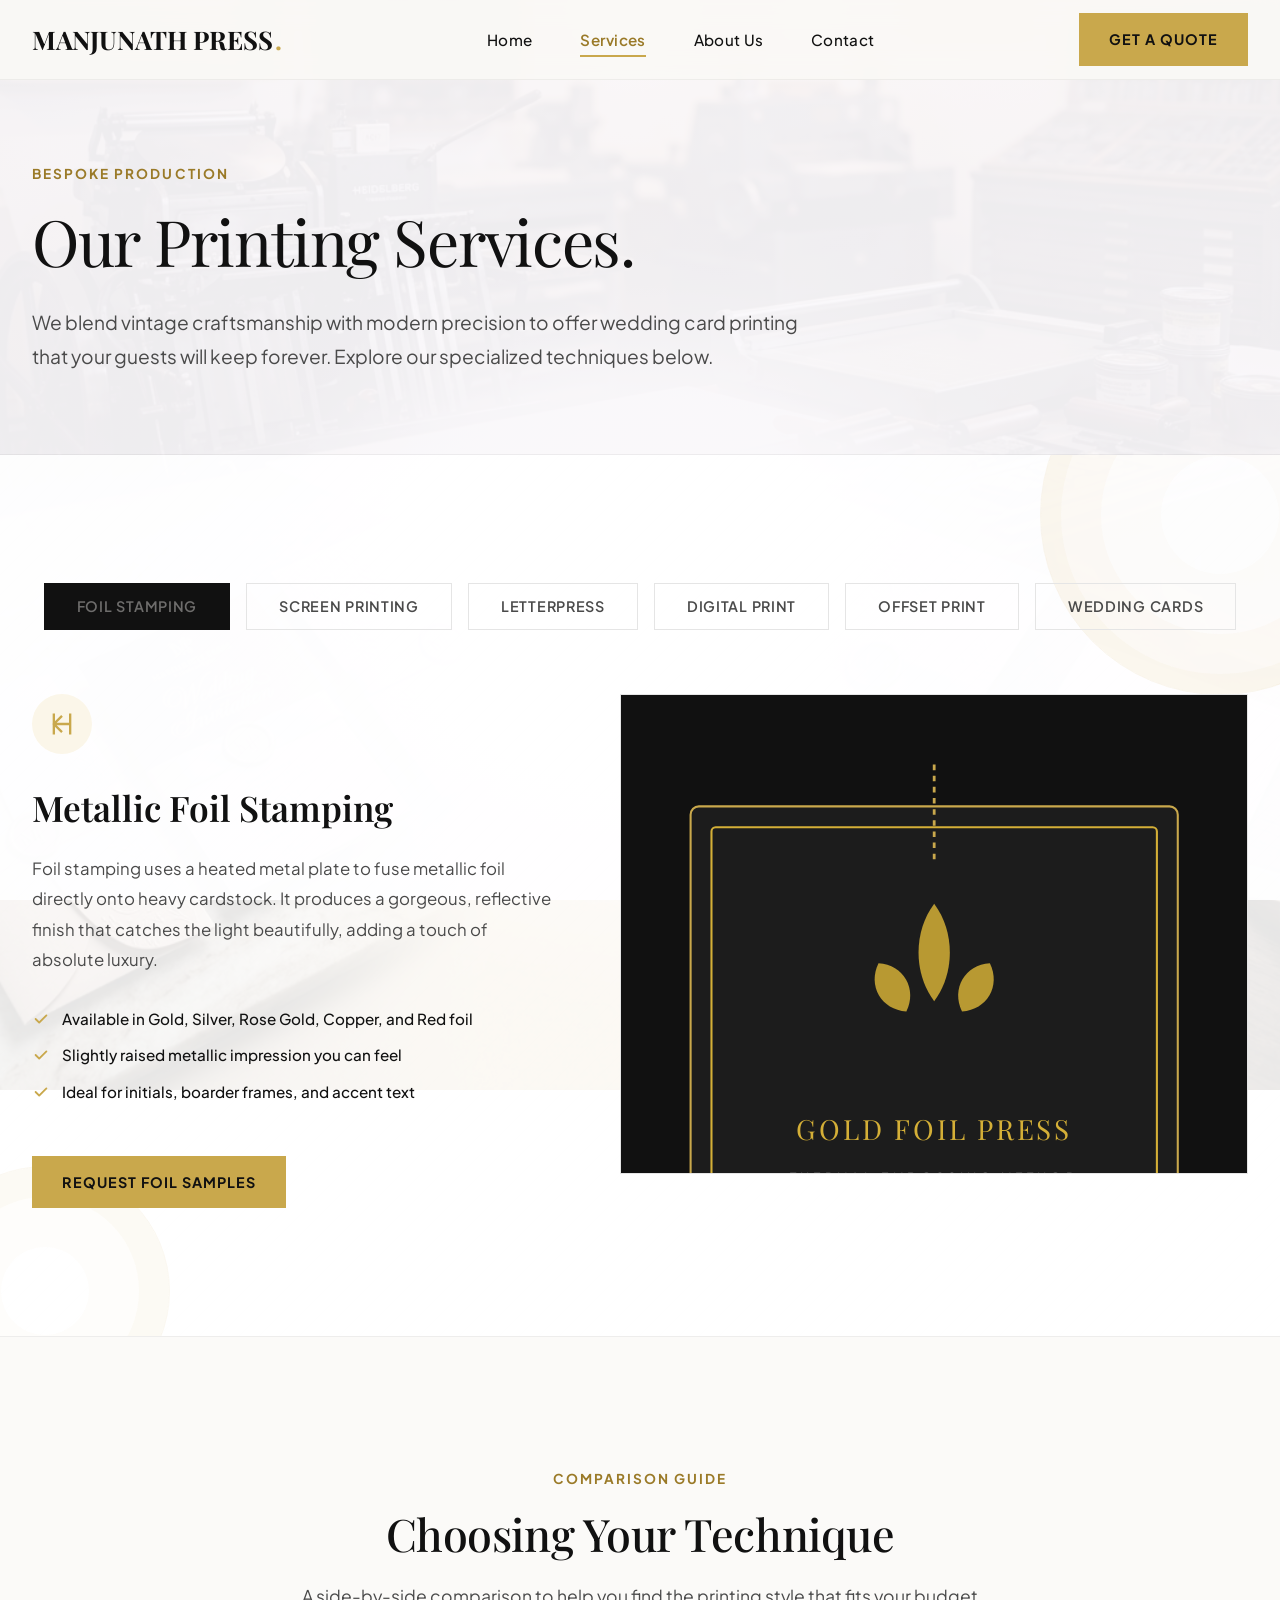
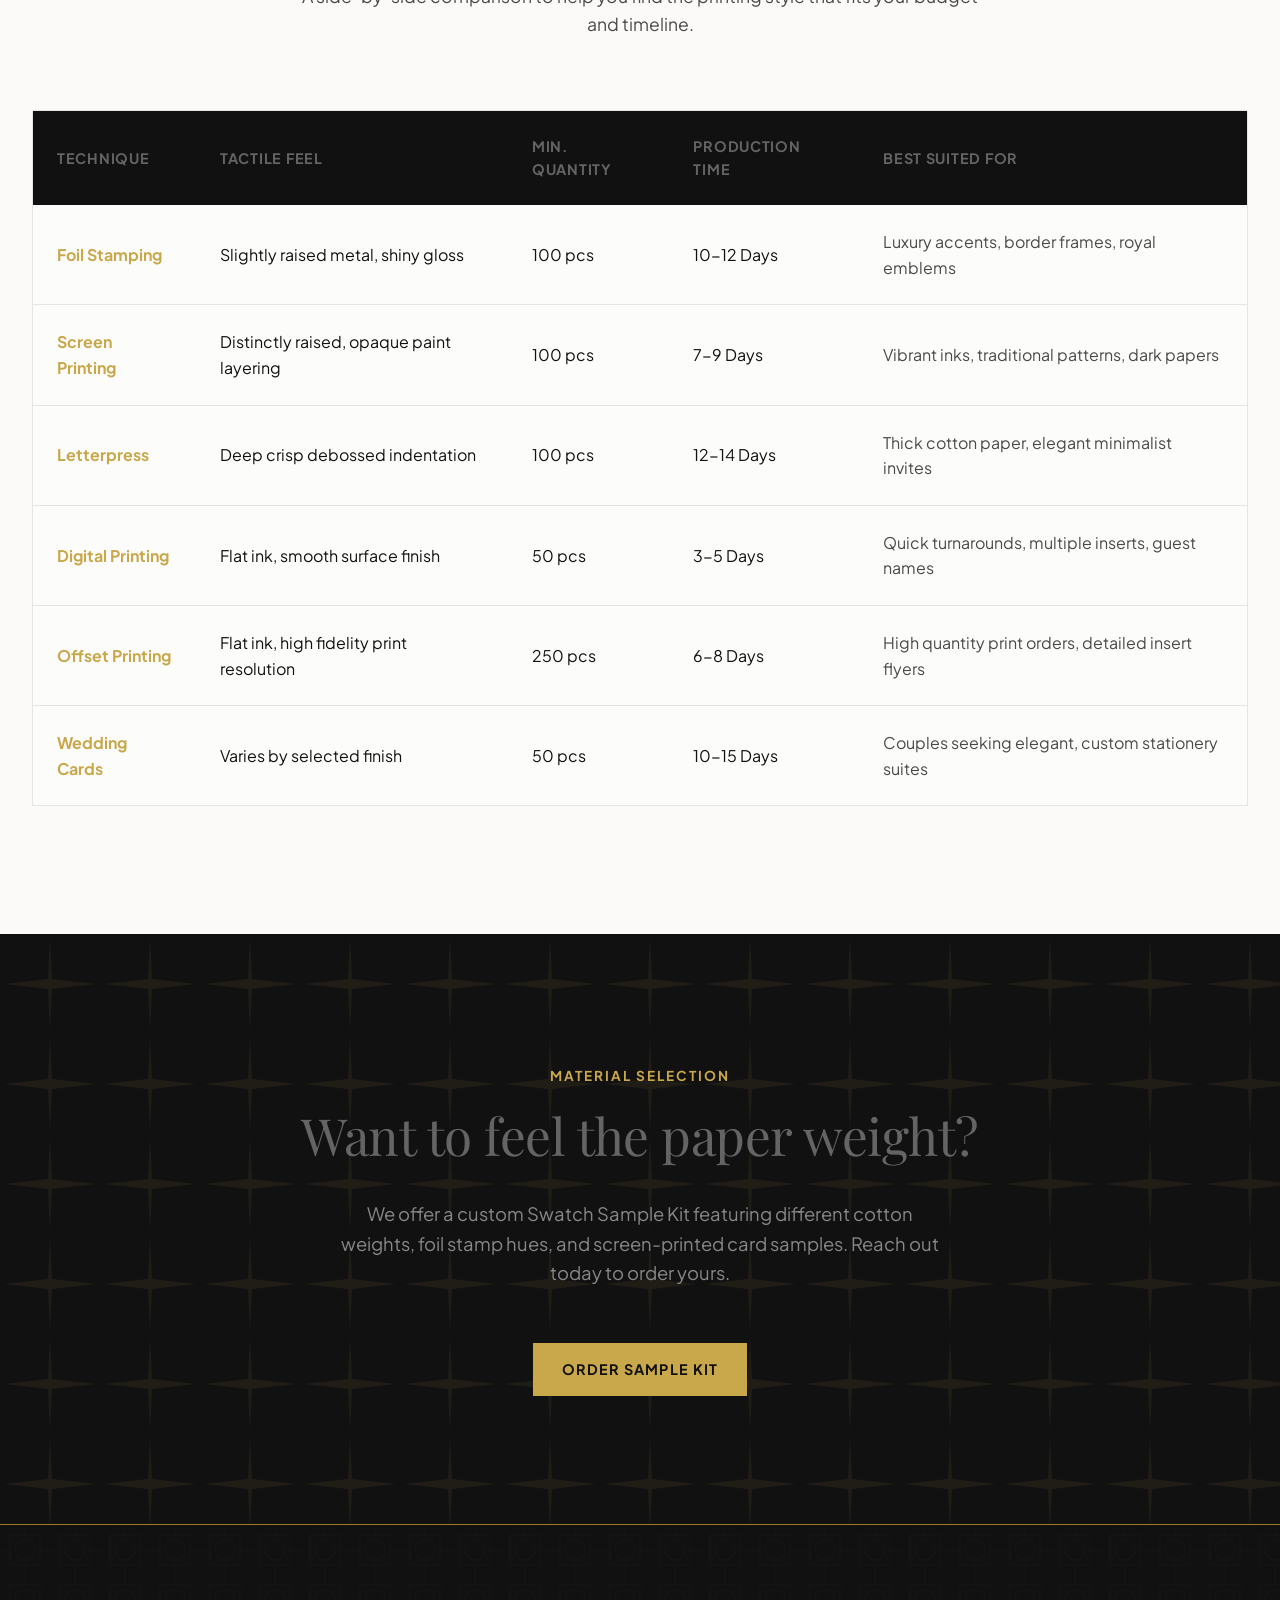
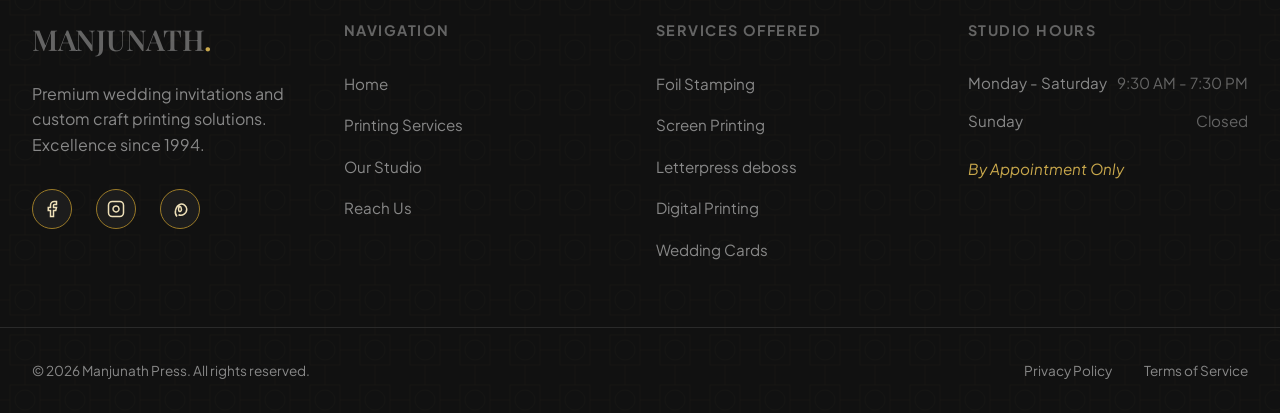
==== commit b6235a64: "Add Wedding Invitation Cards service to services page" ====
--- a/services.html
+++ b/services.html
@@ -59,6 +59,7 @@
         <button class="tab-btn" data-tab="tab-letterpress">Letterpress</button>
         <button class="tab-btn" data-tab="tab-digital">Digital Print</button>
         <button class="tab-btn" data-tab="tab-offset">Offset Print</button>
+        <button class="tab-btn" data-tab="tab-wedding">Wedding Cards</button>
       </div>
 
       <div class="services-content-wrapper">
@@ -245,6 +246,36 @@
               
               <text x="225" y="370" font-family="'Playfair Display', serif" font-size="20" fill="#111111" text-anchor="middle">HEIDELBERG OFFSET</text>
               <text x="225" y="395" font-family="'Plus Jakarta Sans', sans-serif" font-size="9" fill="#888888" text-anchor="middle" letter-spacing="3">BULK PRECISION PRESS RUNS</text>
+            </svg>
+          </div>
+        </div>
+
+        <!-- Tab 6: Wedding Cards -->
+        <div id="tab-wedding" class="service-tab-content">
+          <div class="service-tab-info">
+            <div class="service-tab-icon">
+              <svg width="28" height="28" fill="none" stroke="currentColor" stroke-width="2" viewBox="0 0 24 24"><path stroke-linecap="round" stroke-linejoin="round" d="M21 10.5h.01M3 10.5h.01M21 14.5h.01M3 14.5h.01M16.5 21h-9a3 3 0 0 1-3-3V6a3 3 0 0 1 3-3h9a3 3 0 0 1 3 3v12a3 3 0 0 1-3 3Z"/></svg>
+            </div>
+            <h3>Wedding Invitation Cards</h3>
+            <p>
+              We specialize in crafting beautiful, bespoke wedding invitation cards. From classic elegance to modern minimalism, we design and print cards that perfectly capture the essence of your special day.
+            </p>
+            <ul class="service-features">
+              <li><svg width="18" height="18" fill="currentColor" viewBox="0 0 20 20"><path fill-rule="evenodd" d="M16.707 5.293a1 1 0 010 1.414l-8 8a1 1 0 01-1.414 0l-4-4a1 1 0 011.414-1.414L8 12.586l7.293-7.293a1 1 0 011.414 0z" clip-rule="evenodd"/></svg> Custom designs tailored to your wedding theme</li>
+              <li><svg width="18" height="18" fill="currentColor" viewBox="0 0 20 20"><path fill-rule="evenodd" d="M16.707 5.293a1 1 0 010 1.414l-8 8a1 1 0 01-1.414 0l-4-4a1 1 0 011.414-1.414L8 12.586l7.293-7.293a1 1 0 011.414 0z" clip-rule="evenodd"/></svg> Premium cardstock and finishing options</li>
+              <li><svg width="18" height="18" fill="currentColor" viewBox="0 0 20 20"><path fill-rule="evenodd" d="M16.707 5.293a1 1 0 010 1.414l-8 8a1 1 0 01-1.414 0l-4-4a1 1 0 011.414-1.414L8 12.586l7.293-7.293a1 1 0 011.414 0z" clip-rule="evenodd"/></svg> Complete stationery suites available</li>
+            </ul>
+            <div>
+              <a href="contact.html?service=wedding" class="btn-cta">Inquire Wedding Cards</a>
+            </div>
+          </div>
+          <div class="service-tab-image">
+            <svg width="100%" height="100%" viewBox="0 0 450 480" fill="none" xmlns="http://www.w3.org/2000/svg" style="background-color: #FAF9F6;">
+              <rect x="75" y="60" width="300" height="360" rx="4" fill="#FFFFFF" stroke="#e5e5e5"/>
+              <rect x="90" y="75" width="270" height="330" rx="2" fill="none" stroke="#C9A84C" stroke-width="1.5"/>
+              <text x="225" y="160" font-family="'Playfair Display', serif" font-size="24" fill="#111111" text-anchor="middle">You're Invited</text>
+              <text x="225" y="240" font-family="'Playfair Display', serif" font-size="32" fill="#C9A84C" text-anchor="middle">A &amp; B</text>
+              <text x="225" y="320" font-family="'Plus Jakarta Sans', sans-serif" font-size="10" fill="#888888" text-anchor="middle" letter-spacing="2">TO CELEBRATE THEIR WEDDING</text>
             </svg>
           </div>
         </div>
@@ -308,6 +339,13 @@
               <td style="padding: 1.5rem;">250 pcs</td>
               <td style="padding: 1.5rem;">6-8 Days</td>
               <td style="padding: 1.5rem; color: var(--color-gray-dark);">High quantity print orders, detailed insert flyers</td>
+            </tr>
+            <tr style="border-top: 1px solid var(--color-gray-light);">
+              <td style="padding: 1.5rem; font-weight: 700; color: var(--color-gold);">Wedding Cards</td>
+              <td style="padding: 1.5rem;">Varies by selected finish</td>
+              <td style="padding: 1.5rem;">50 pcs</td>
+              <td style="padding: 1.5rem;">10-15 Days</td>
+              <td style="padding: 1.5rem; color: var(--color-gray-dark);">Couples seeking elegant, custom stationery suites</td>
             </tr>
           </tbody>
         </table>
@@ -361,6 +399,7 @@
           <li><a href="services.html#screen">Screen Printing</a></li>
           <li><a href="services.html#letterpress">Letterpress deboss</a></li>
           <li><a href="services.html#digital">Digital Printing</a></li>
+          <li><a href="services.html#wedding">Wedding Cards</a></li>
         </ul>
       </div>
 
--- a/style.css
+++ b/style.css
@@ -27,8 +27,8 @@
   --color-red-light:       var(--color-gold-light);
 
   /* Backgrounds */
-  --color-bg-light: #F9F8F5;       /* Warm Ivory Canvas */
-  --color-bg-white: #FFFFFF;
+  --color-bg-light: rgba(249, 248, 245, 0.4);       /* Warm Semi-Transparent Ivory */
+  --color-bg-white: rgba(255, 255, 255, 0.35);      /* Highly Semi-Transparent White */
 
   /* Grays */
   --color-gray-dark: #4a4a4a;
@@ -492,7 +492,7 @@
 
 /* Page Section: Services */
 .services-section {
-  background-color: var(--color-bg-white);
+  background-color: transparent;
 }
 
 /* Interactive Tabs for Services */
@@ -635,7 +635,7 @@
 
 /* Page Section: Gallery / Theme Portfolio */
 .gallery-section {
-  background-color: var(--color-bg-light);
+  background-color: transparent;
 }
 
 .gallery-filter-bar {
@@ -820,7 +820,7 @@
 
 /* Page Section: About Us */
 .about-section {
-  background-color: var(--color-bg-white);
+  background-color: transparent;
 }
 
 .about-image-grid {
@@ -918,7 +918,7 @@
 
 /* Page Section: Contact & Reach Us */
 .contact-section {
-  background-color: var(--color-bg-light);
+  background-color: transparent;
 }
 
 .contact-card-wrapper {
@@ -1456,6 +1456,212 @@
   background-color: var(--color-gold-deep);
   border-color: var(--color-gold-deep);
   color: var(--color-bg-white);
+}
+
+/* ============================================================
+   BACKGROUND DESIGN SYSTEM — Royal Gold Printing Theme
+   Subtle, elegant background patterns inspired by:
+   • Traditional Indian wedding printing motifs
+   • Letterpress decorative ornaments
+   • Paisley & floral mandala patterns
+   ============================================================ */
+
+/* --- Global Body Background Template (Premium Luxury Printing Press Image + Gradient) --- */
+body {
+  background-image: 
+    linear-gradient(rgba(249, 248, 255, 0.92), rgba(249, 248, 255, 0.92)),
+    url('luxury_press_bg.png');
+  background-size: cover;
+  background-position: center center;
+  background-attachment: fixed;
+  background-repeat: no-repeat;
+}
+
+/* --- Section Background Variants --- */
+
+/* Light sections get soft ivory + pattern overlaying the main background */
+.gallery-section,
+.hero-section {
+  background-image:
+    linear-gradient(rgba(249, 248, 255, 0.88), rgba(249, 248, 255, 0.88)),
+    url("data:image/svg+xml,%3Csvg xmlns='http://www.w3.org/2000/svg' width='60' height='60' viewBox='0 0 60 60'%3E%3Cg fill='none' stroke='%23C9A84C' stroke-width='0.35' opacity='0.10'%3E%3Ccircle cx='30' cy='30' r='18'/%3E%3Ccircle cx='30' cy='30' r='10'/%3E%3Ccircle cx='30' cy='30' r='2'/%3E%3Cline x1='30' y1='12' x2='30' y2='4'/%3E%3Cline x1='30' y1='48' x2='30' y2='56'/%3E%3Cline x1='12' y1='30' x2='4' y2='30'/%3E%3Cline x1='48' y1='30' x2='56' y2='30'/%3E%3Cline x1='17' y1='17' x2='11' y2='11'/%3E%3Cline x1='43' y1='17' x2='49' y2='11'/%3E%3Cline x1='17' y1='43' x2='11' y2='49'/%3E%3Cline x1='43' y1='43' x2='49' y2='49'/%3E%3C/g%3E%3C/svg%3E");
+  background-size: cover, 60px 60px;
+}
+
+/* White sections: very subtle diagonal line weave overlay */
+.services-section,
+.about-section,
+.contact-section {
+  background-image:
+    linear-gradient(rgba(255, 255, 255, 0.90), rgba(255, 255, 255, 0.90)),
+    url("data:image/svg+xml,%3Csvg xmlns='http://www.w3.org/2000/svg' width='40' height='40' viewBox='0 0 40 40'%3E%3Cg fill='none' stroke='%23C9A84C' stroke-width='0.3' opacity='0.07'%3E%3Cline x1='0' y1='40' x2='40' y2='0'/%3E%3Cline x1='-10' y1='30' x2='30' y2='-10'/%3E%3Cline x1='10' y1='50' x2='50' y2='10'/%3E%3C/g%3E%3C/svg%3E");
+  background-size: cover, 40px 40px;
+}
+
+/* --- Decorative Corner Ornaments --- */
+/* Applied to sections via ::before / ::after pseudo-elements */
+
+.hero-section::before,
+.hero-section::after,
+.gallery-section::before,
+.gallery-section::after {
+  content: '';
+  position: absolute;
+  width: 160px;
+  height: 160px;
+  background-image:
+    url("data:image/svg+xml,%3Csvg xmlns='http://www.w3.org/2000/svg' width='160' height='160' viewBox='0 0 160 160'%3E%3Cg fill='none' stroke='%23C9A84C' stroke-width='1' opacity='0.18'%3E%3C!-- Outer arc --%3E%3Cpath d='M0 0 Q80 0 160 80'/%3E%3Cpath d='M0 0 Q0 80 80 160'/%3E%3C!-- Inner arc --%3E%3Cpath d='M0 0 Q50 0 100 50'/%3E%3Cpath d='M0 0 Q0 50 50 100'/%3E%3C!-- Smallest arc --%3E%3Cpath d='M0 0 Q25 0 50 25'/%3E%3Cpath d='M0 0 Q0 25 25 50'/%3E%3C!-- Dot ornament --%3E%3Ccircle cx='15' cy='15' r='3' fill='%23C9A84C'/%3E%3Ccircle cx='35' cy='10' r='2' fill='%23C9A84C'/%3E%3Ccircle cx='10' cy='35' r='2' fill='%23C9A84C'/%3E%3C/g%3E%3C/svg%3E");
+  background-size: contain;
+  background-repeat: no-repeat;
+  pointer-events: none;
+  z-index: 0;
+}
+
+.hero-section::before,
+.gallery-section::before {
+  top: 0;
+  left: 0;
+}
+
+.hero-section::after,
+.gallery-section::after {
+  bottom: 0;
+  right: 0;
+  transform: rotate(180deg);
+}
+
+/* Make sure hero and gallery content stays above pseudo-elements */
+.hero-section > *,
+.gallery-section > * {
+  position: relative;
+  z-index: 1;
+}
+
+/* --- Floating Mandala Ring Decorators --- */
+/* These are decorative CSS shapes scattered in key sections */
+
+.services-section {
+  position: relative;
+  overflow: hidden;
+}
+
+.services-section::before {
+  content: '';
+  position: absolute;
+  top: -120px;
+  right: -120px;
+  width: 360px;
+  height: 360px;
+  border-radius: 50%;
+  border: 1px solid rgba(201, 168, 76, 0.10);
+  box-shadow:
+    inset 0 0 0 20px rgba(201, 168, 76, 0.04),
+    inset 0 0 0 60px rgba(201, 168, 76, 0.03),
+    inset 0 0 0 120px rgba(201, 168, 76, 0.02);
+  pointer-events: none;
+  z-index: 0;
+}
+
+.services-section::after {
+  content: '';
+  position: absolute;
+  bottom: -80px;
+  left: -80px;
+  width: 250px;
+  height: 250px;
+  border-radius: 50%;
+  border: 1px solid rgba(201, 168, 76, 0.08);
+  box-shadow:
+    inset 0 0 0 30px rgba(201, 168, 76, 0.04),
+    inset 0 0 0 80px rgba(201, 168, 76, 0.02);
+  pointer-events: none;
+  z-index: 0;
+}
+
+.services-section > * {
+  position: relative;
+  z-index: 1;
+}
+
+/* About section floating ornament */
+.about-section {
+  position: relative;
+  overflow: hidden;
+}
+
+.about-section::before {
+  content: '';
+  position: absolute;
+  top: 50%;
+  right: -100px;
+  transform: translateY(-50%) rotate(45deg);
+  width: 220px;
+  height: 220px;
+  border: 1px solid rgba(201, 168, 76, 0.08);
+  pointer-events: none;
+  z-index: 0;
+}
+
+.about-section::after {
+  content: '';
+  position: absolute;
+  top: 50%;
+  right: -60px;
+  transform: translateY(-50%) rotate(45deg);
+  width: 140px;
+  height: 140px;
+  border: 1px solid rgba(201, 168, 76, 0.12);
+  pointer-events: none;
+  z-index: 0;
+}
+
+.about-section > * {
+  position: relative;
+  z-index: 1;
+}
+
+/* Contact section ornament */
+.contact-section {
+  position: relative;
+  overflow: hidden;
+}
+
+.contact-section::before {
+  content: '';
+  position: absolute;
+  top: -60px;
+  left: -60px;
+  width: 200px;
+  height: 200px;
+  border-radius: 50%;
+  border: 1px solid rgba(201, 168, 76, 0.10);
+  box-shadow: inset 0 0 0 40px rgba(201, 168, 76, 0.04);
+  pointer-events: none;
+  z-index: 0;
+}
+
+.contact-section > * {
+  position: relative;
+  z-index: 1;
+}
+
+/* --- Footer Background — Deep Black + Fine Gold Grid --- */
+.site-footer {
+  background-image:
+    url("data:image/svg+xml,%3Csvg xmlns='http://www.w3.org/2000/svg' width='50' height='50' viewBox='0 0 50 50'%3E%3Cg fill='none' stroke='%23C9A84C' stroke-width='0.3' opacity='0.08'%3E%3Crect x='10' y='10' width='30' height='30'/%3E%3Ccircle cx='25' cy='25' r='10'/%3E%3Cline x1='25' y1='10' x2='25' y2='0'/%3E%3Cline x1='25' y1='40' x2='25' y2='50'/%3E%3Cline x1='10' y1='25' x2='0' y2='25'/%3E%3Cline x1='40' y1='25' x2='50' y2='25'/%3E%3C/g%3E%3C/svg%3E");
+  background-size: 50px 50px;
+}
+
+/* --- CTA Dark Section — Scattered star/sparkle motifs --- */
+section[style*="background-color: var(--color-black)"] {
+  background-image:
+    url("data:image/svg+xml,%3Csvg xmlns='http://www.w3.org/2000/svg' width='100' height='100' viewBox='0 0 100 100'%3E%3Cg fill='%23C9A84C' opacity='0.08'%3E%3Cpolygon points='50,5 52,45 95,50 52,55 50,95 48,55 5,50 48,45' /%3E%3C/g%3E%3C/svg%3E");
+  background-size: 100px 100px;
+}
+
+/* --- Value Highlights Section (light) --- */
+section.scroll-reveal {
+  position: relative;
 }
 
 /* Mobile responsive menu overlays */
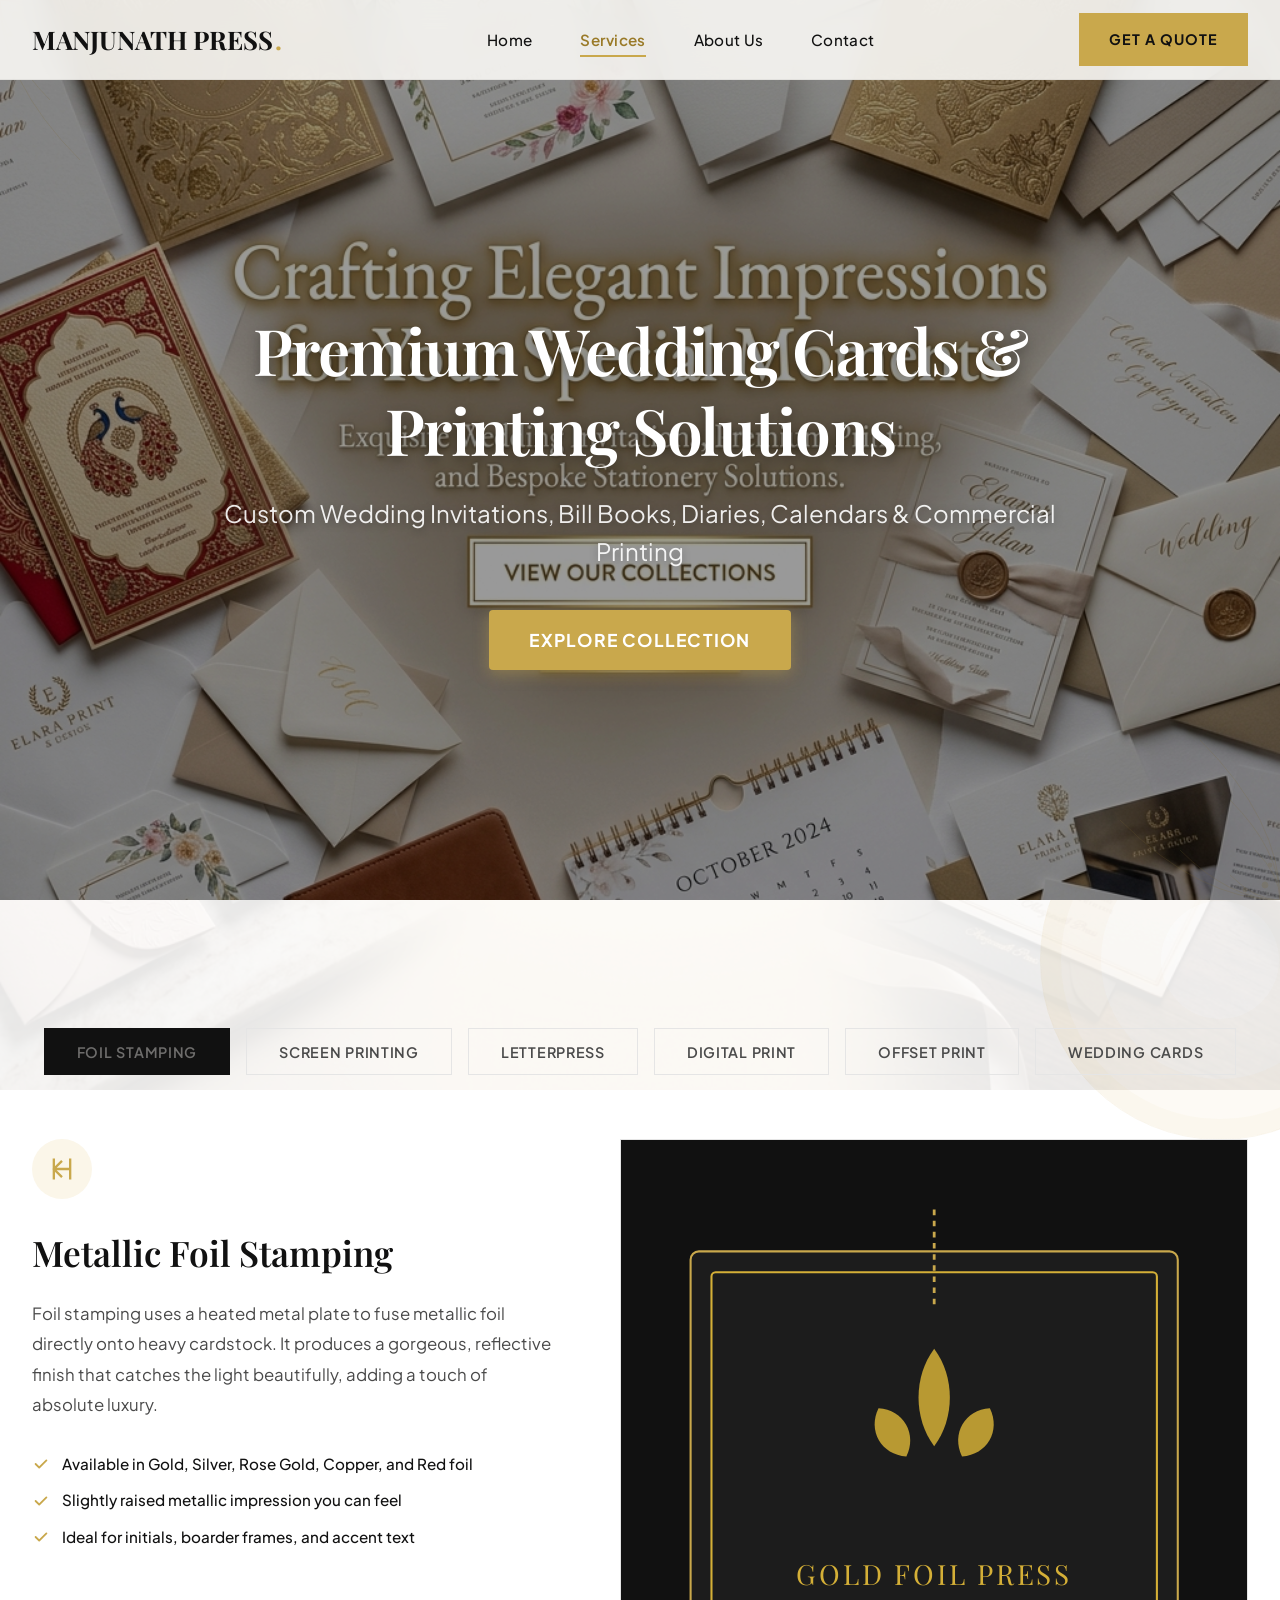
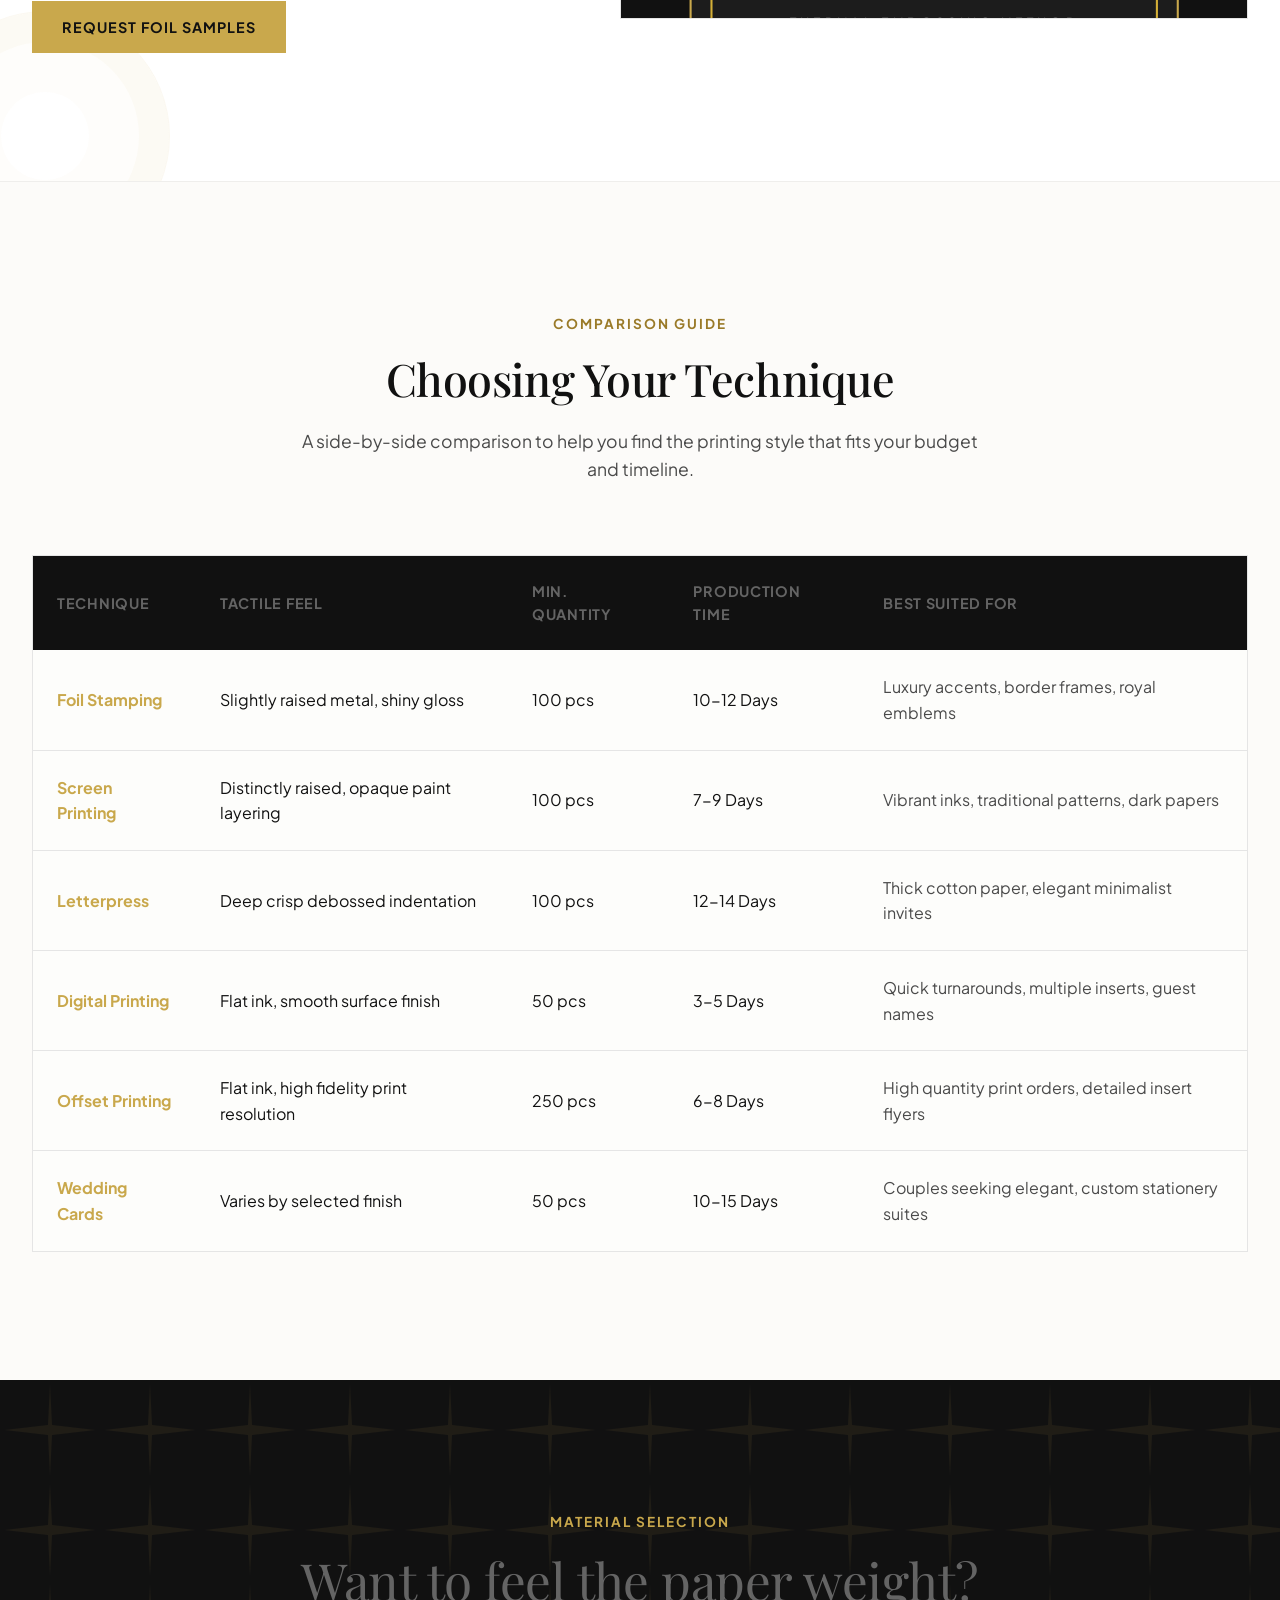
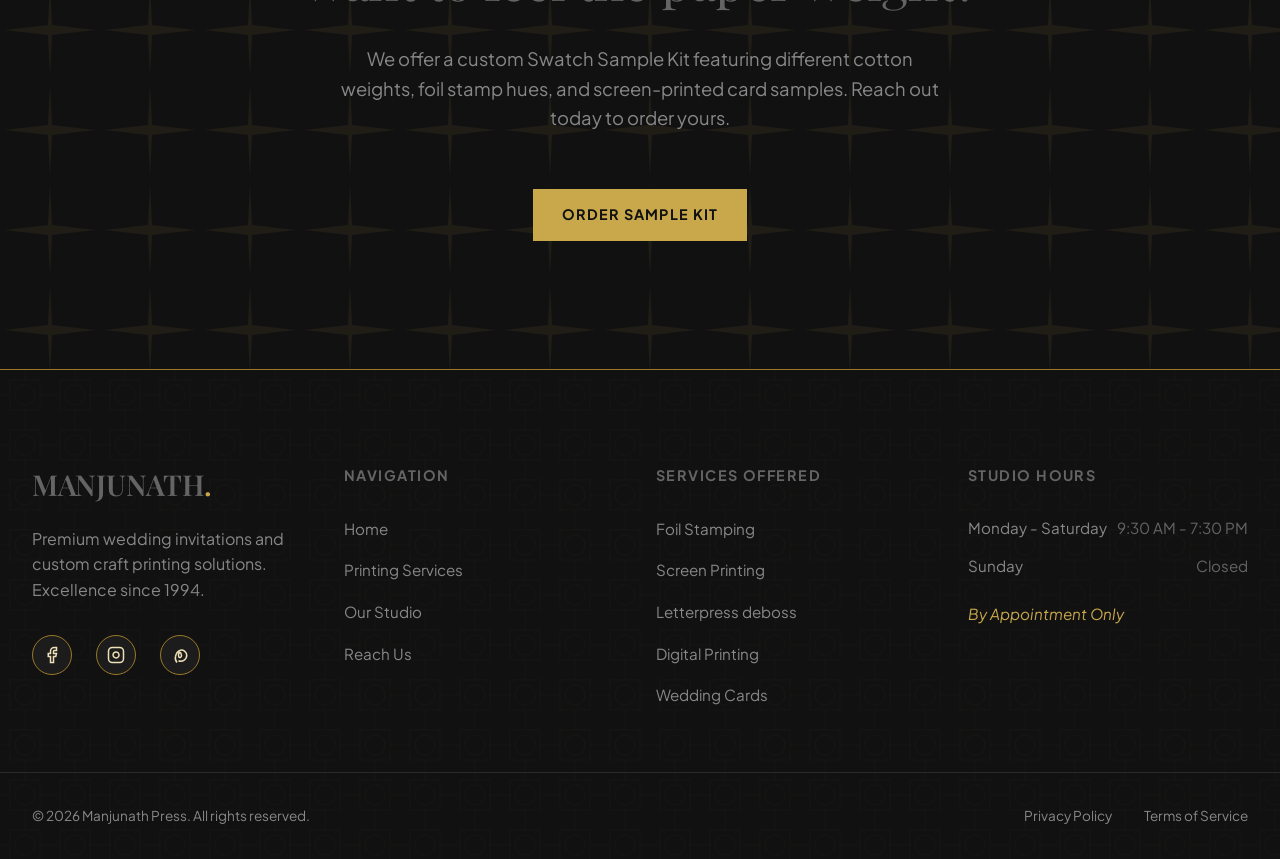
==== commit 4b8ea9dd: "Update services page with new premium hero section and generated background image" ====
--- a/services.html
+++ b/services.html
@@ -37,21 +37,28 @@
     </div>
   </header>
 
-  <!-- Banner Section -->
-  <section class="section-padding" style="background-color: var(--color-bg-light); border-bottom: 1px solid rgba(17,17,17,0.05); padding-top: 10rem; padding-bottom: 5rem;">
-    <div class="container">
-      <div class="animate-slide-up" style="max-width: 800px;">
-        <span class="section-tag">Bespoke Production</span>
-        <h1 style="font-weight: 400; margin-bottom: 1.5rem;">Our Printing <span>Services.</span></h1>
-        <p style="font-size: 1.2rem; color: var(--color-gray-dark); line-height: 1.8;">
-          We blend vintage craftsmanship with modern precision to offer wedding card printing that your guests will keep forever. Explore our specialized techniques below.
+  <!-- Hero Section -->
+  <section class="hero-section" style="position: relative; width: 100%; height: 100vh; display: flex; align-items: center; justify-content: center; background-image: url('wedding_hero_bg.png'); background-size: cover; background-position: center; padding-top: 80px;">
+    <!-- Dark overlay -->
+    <div style="position: absolute; top: 0; left: 0; width: 100%; height: 100%; background: rgba(0, 0, 0, 0.4); z-index: 1;"></div>
+    
+    <div class="container" style="position: relative; z-index: 2; text-align: center; color: #fff;">
+      <div class="animate-slide-up" style="max-width: 900px; margin: 0 auto;">
+        <h1 style="font-family: 'Playfair Display', serif; font-weight: 600; font-size: clamp(3rem, 5vw, 5rem); margin-bottom: 1.5rem; text-shadow: 0 4px 12px rgba(0,0,0,0.3); color: #fff;">
+          Premium Wedding Cards & Printing Solutions
+        </h1>
+        <p style="font-size: clamp(1.1rem, 2vw, 1.5rem); color: rgba(255, 255, 255, 0.9); line-height: 1.6; margin-bottom: 2.5rem; text-shadow: 0 2px 8px rgba(0,0,0,0.3);">
+          Custom Wedding Invitations, Bill Books, Diaries, Calendars & Commercial Printing
         </p>
+        <a href="#services-tabs" class="btn-cta" style="background-color: var(--color-gold); color: #fff; border: none; padding: 1rem 2.5rem; font-size: 1.1rem; border-radius: 4px; box-shadow: 0 4px 15px rgba(201, 168, 76, 0.4); text-decoration: none; display: inline-block; transition: all 0.3s ease;">
+          Explore Collection
+        </a>
       </div>
     </div>
   </section>
 
   <!-- Interactive Services Tabs -->
-  <section class="section-padding services-section scroll-reveal">
+  <section id="services-tabs" class="section-padding services-section scroll-reveal">
     <div class="container">
       <div class="services-tabs">
         <button class="tab-btn active" data-tab="tab-foil">Foil Stamping</button>
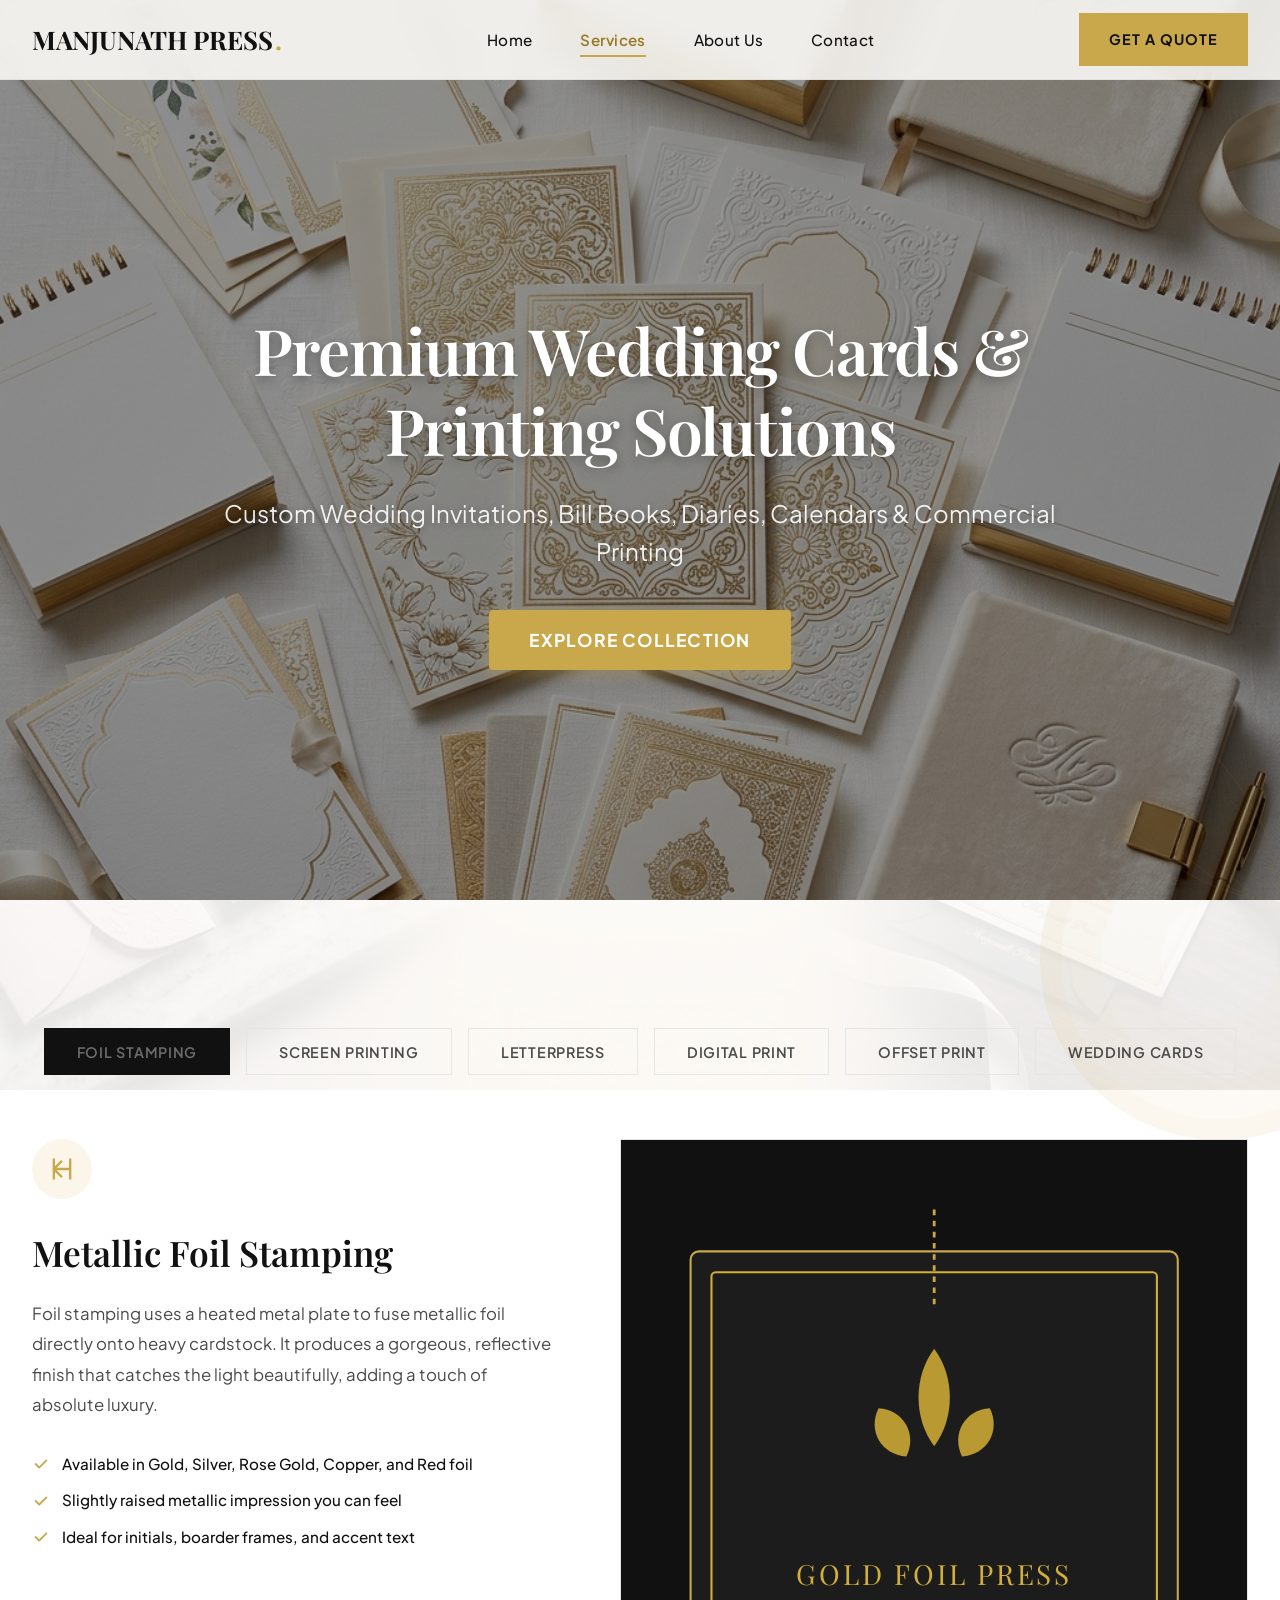
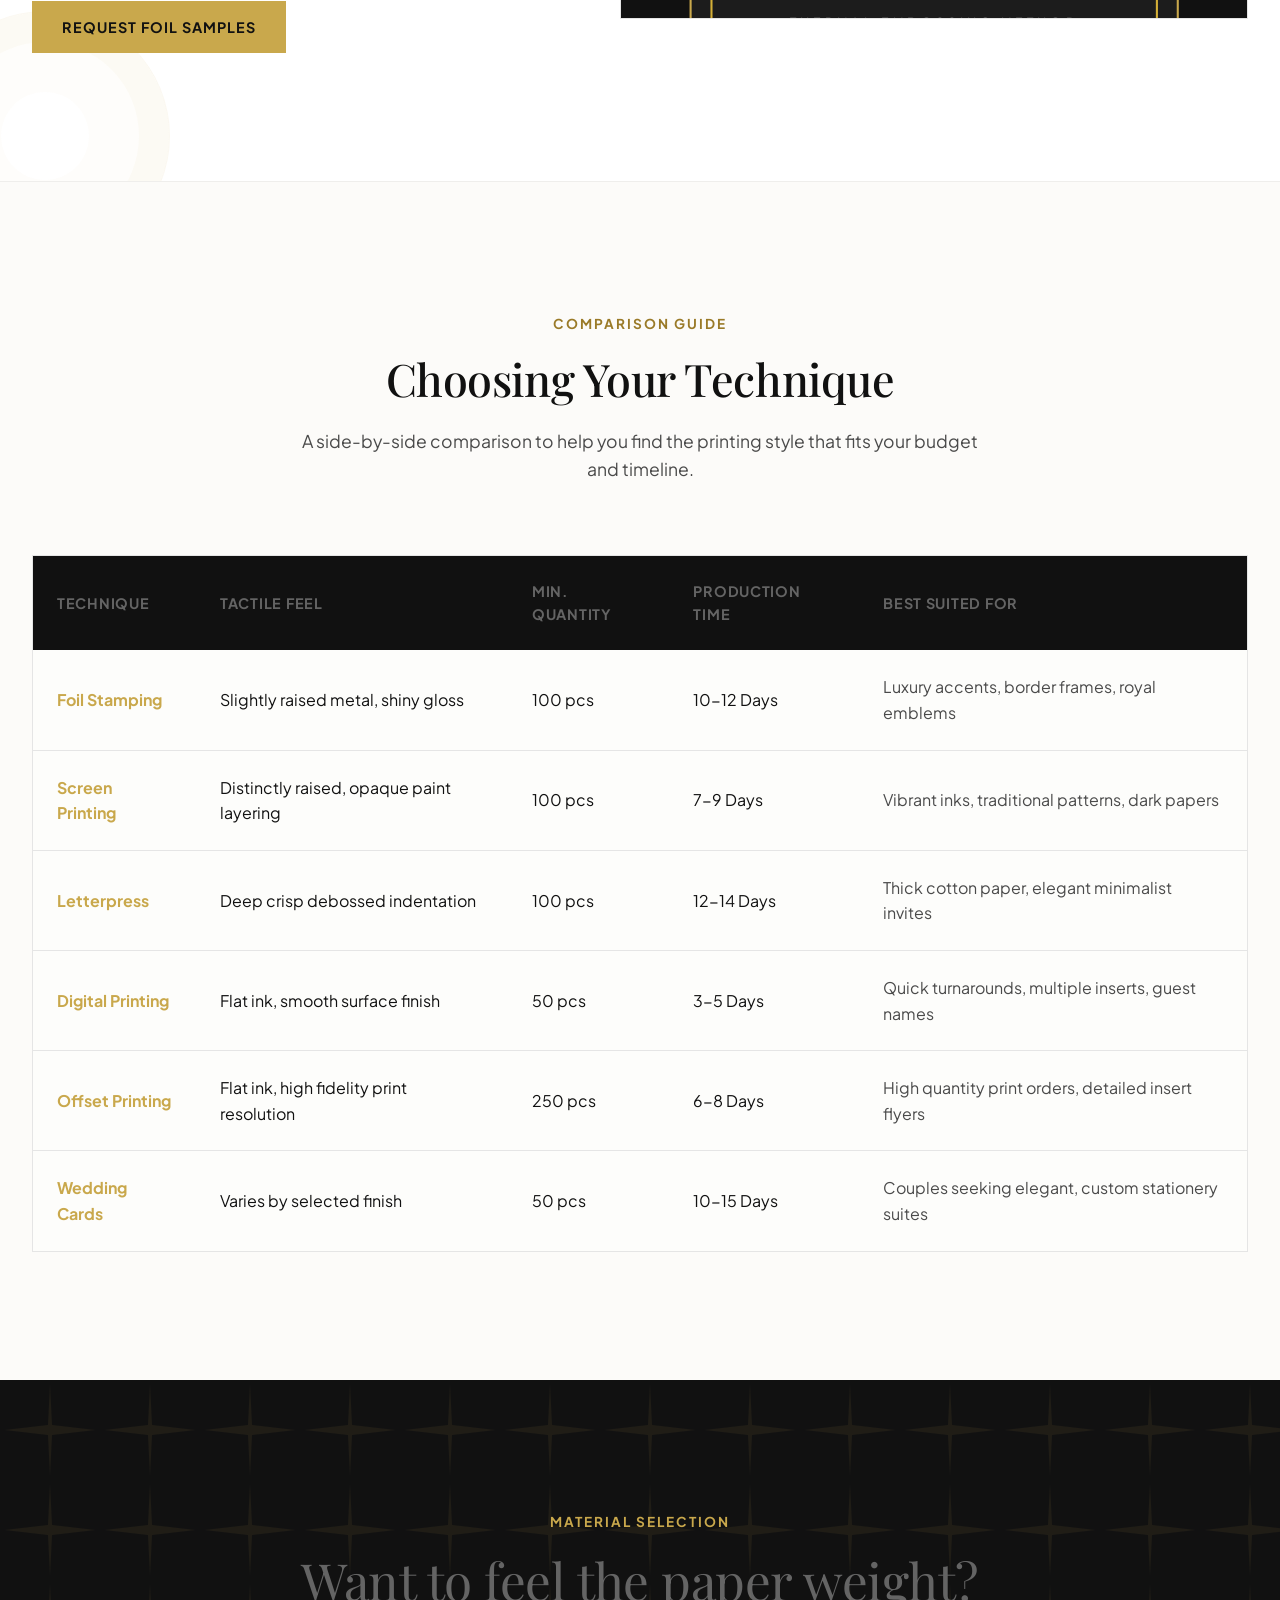
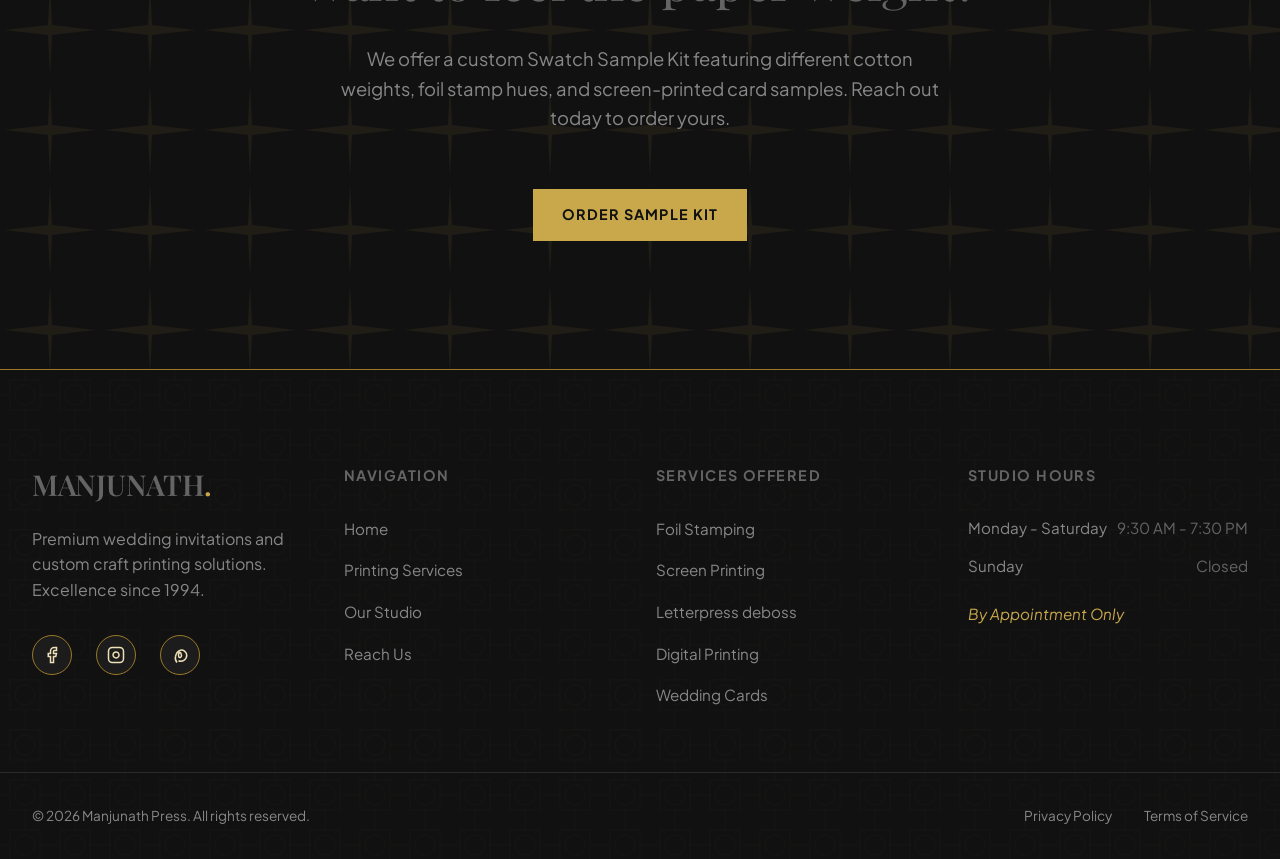
==== commit 1a800909: "Add wedding cards page and images" ====
--- a/services.html
+++ b/services.html
@@ -66,7 +66,7 @@
         <button class="tab-btn" data-tab="tab-letterpress">Letterpress</button>
         <button class="tab-btn" data-tab="tab-digital">Digital Print</button>
         <button class="tab-btn" data-tab="tab-offset">Offset Print</button>
-        <button class="tab-btn" data-tab="tab-wedding">Wedding Cards</button>
+        <button class="tab-btn" onclick="window.location.href='wedding-cards.html'">Wedding Cards</button>
       </div>
 
       <div class="services-content-wrapper">
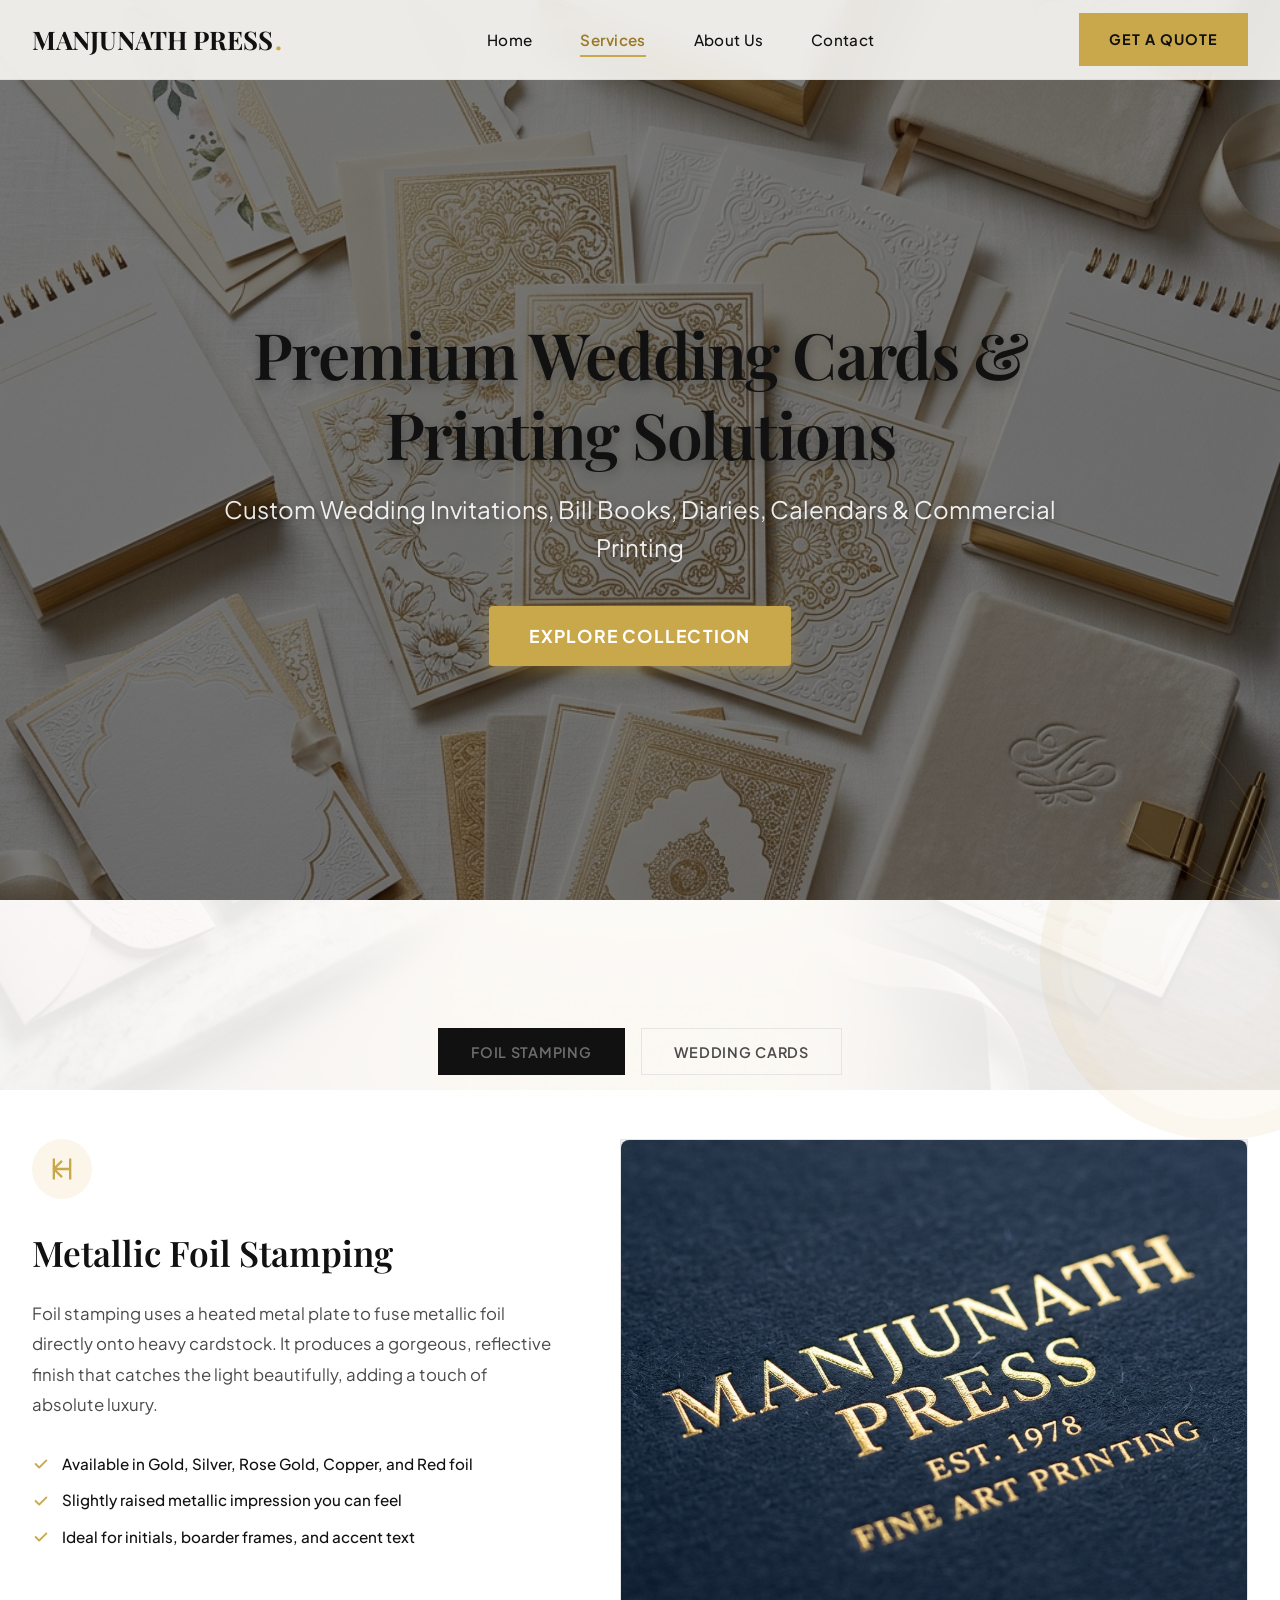
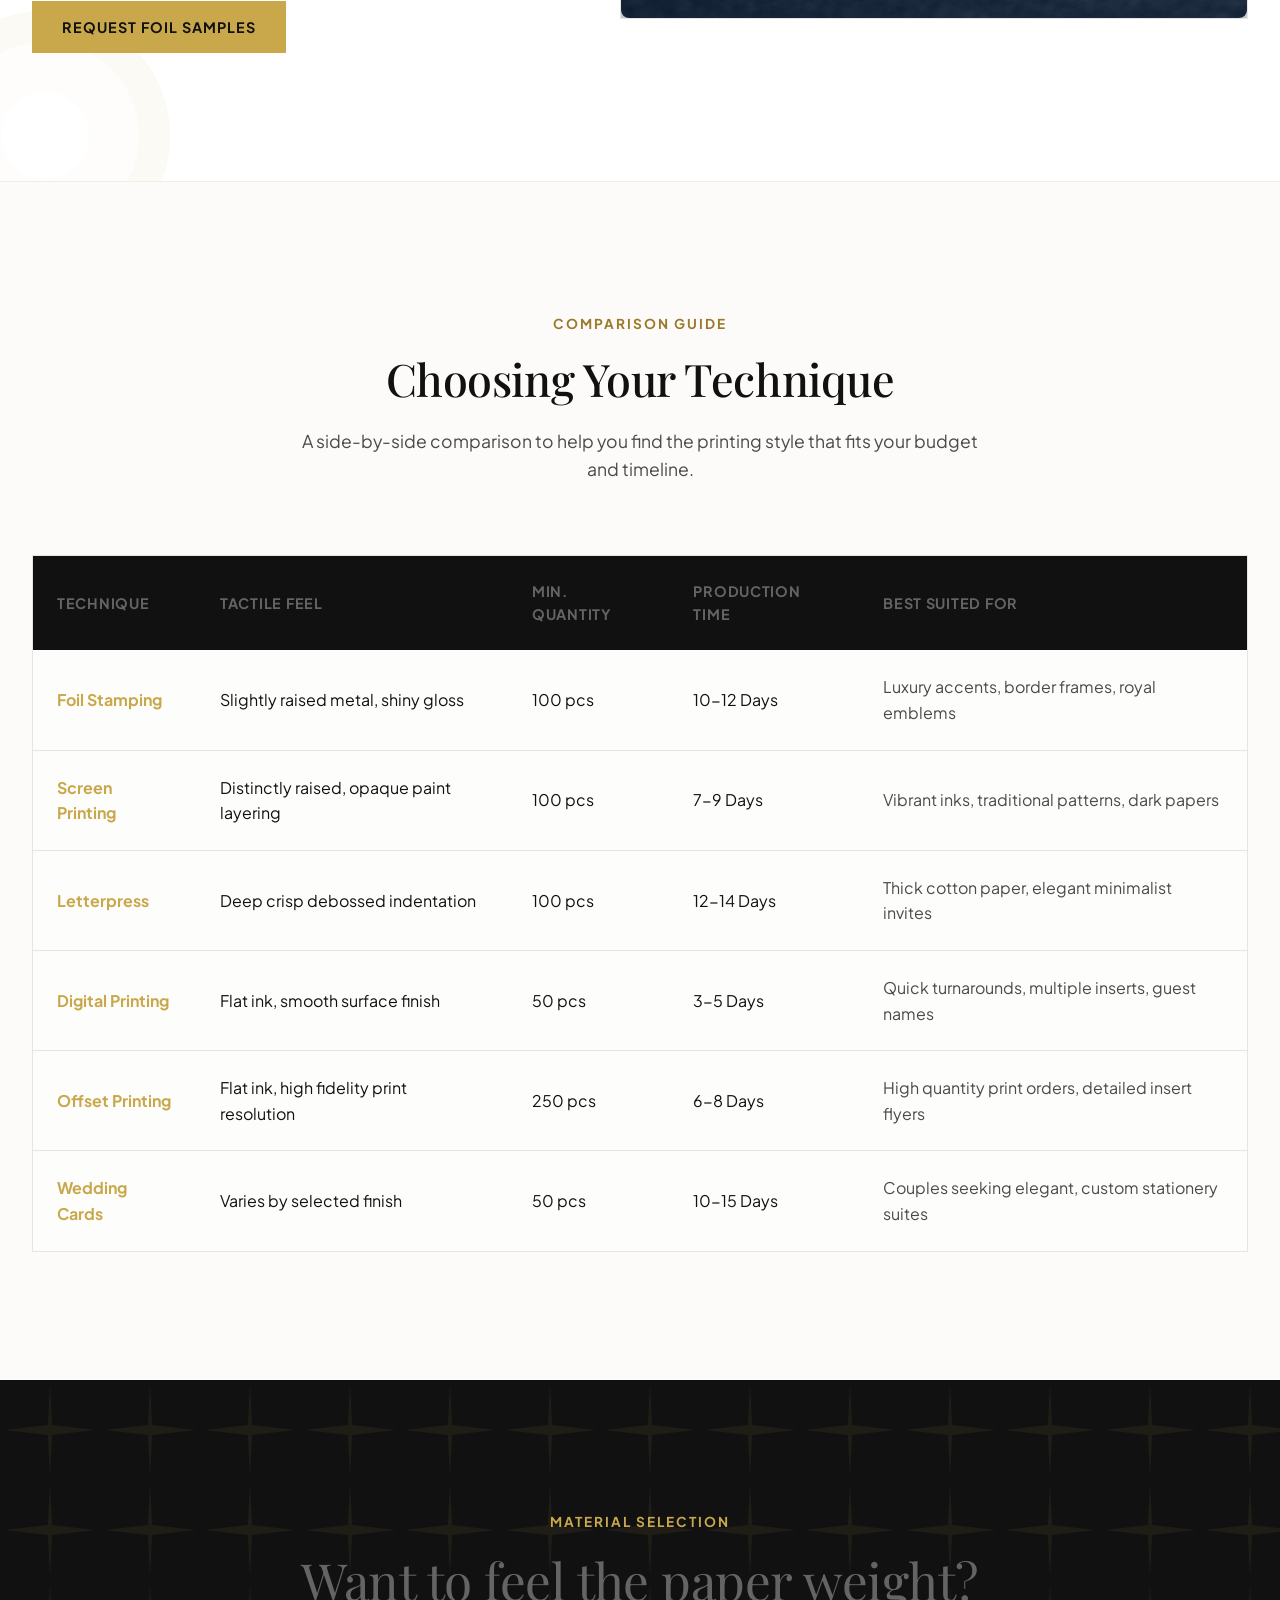
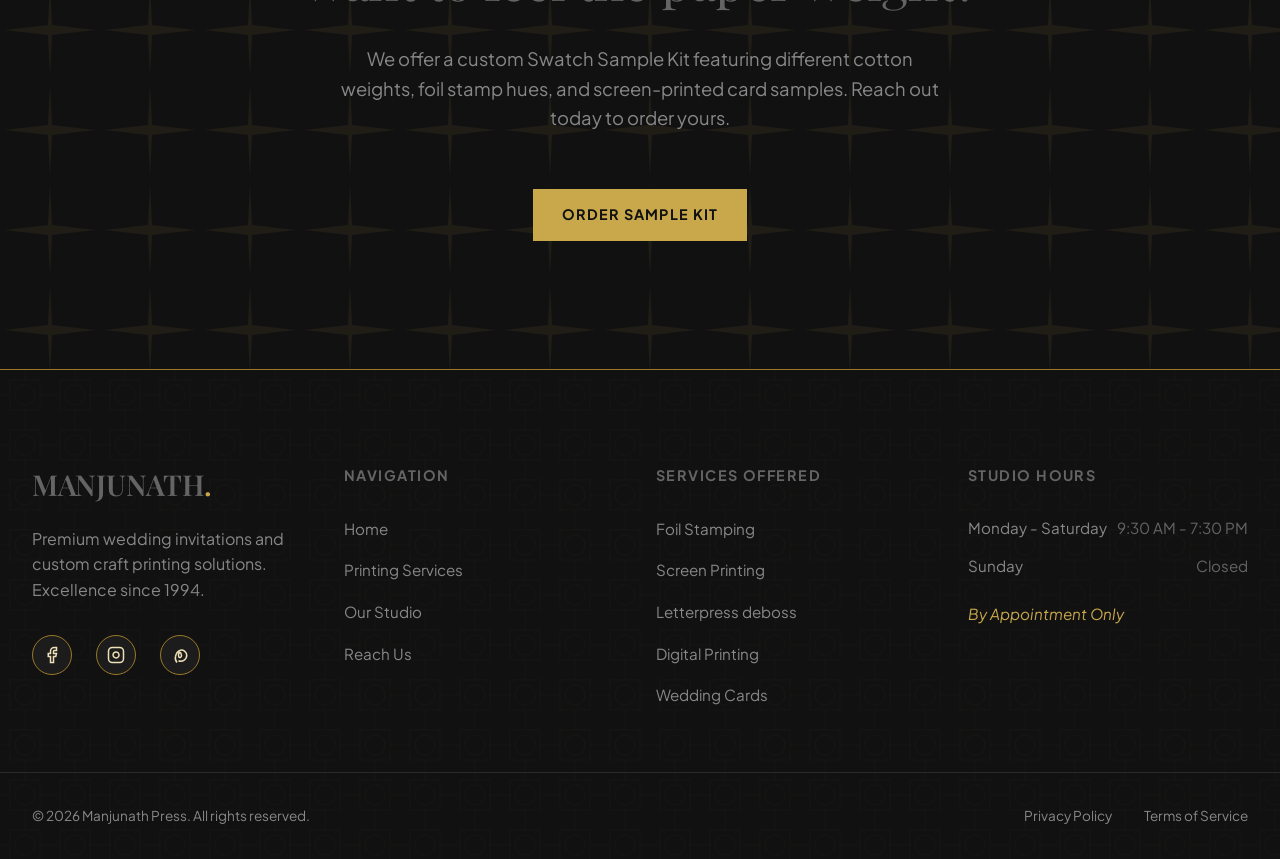
==== commit 3d0cb41a: "Update services foil stamping image and hero background" ====
--- a/services.html
+++ b/services.html
@@ -38,17 +38,21 @@
   </header>
 
   <!-- Hero Section -->
-  <section class="hero-section" style="position: relative; width: 100%; height: 100vh; display: flex; align-items: center; justify-content: center; background-image: url('wedding_hero_bg.png'); background-size: cover; background-position: center; padding-top: 80px;">
-    <!-- Dark overlay -->
-    <div style="position: absolute; top: 0; left: 0; width: 100%; height: 100%; background: rgba(0, 0, 0, 0.4); z-index: 1;"></div>
+  <section class="hero-section" style="position: relative; width: 100%; height: 100vh; display: flex; align-items: center; justify-content: center; overflow: hidden; padding-top: 80px;">
+    <!-- Background Slider Container -->
+    <div style="position: absolute; top: 0; left: 0; width: 100%; height: 100%; z-index: 0;">
+      <div class="bg-slide" style="position: absolute; top: 0; left: 0; width: 100%; height: 100%; background-image: url('wedding_hero_bg.png'); background-size: cover; background-position: center; transition: opacity 2s ease-in-out; opacity: 1;"></div>
+      <div class="bg-slide" style="position: absolute; top: 0; left: 0; width: 100%; height: 100%; background-image: url('foil_stamping_hero.png'); background-size: cover; background-position: center; transition: opacity 2s ease-in-out; opacity: 0;"></div>
+      <div style="position: absolute; top: 0; left: 0; width: 100%; height: 100%; background: rgba(0, 0, 0, 0.5);"></div>
+    </div>
     
     <div class="container" style="position: relative; z-index: 2; text-align: center; color: #fff;">
       <div class="animate-slide-up" style="max-width: 900px; margin: 0 auto;">
-        <h1 style="font-family: 'Playfair Display', serif; font-weight: 600; font-size: clamp(3rem, 5vw, 5rem); margin-bottom: 1.5rem; text-shadow: 0 4px 12px rgba(0,0,0,0.3); color: #fff;">
-          Premium Wedding Cards & Printing Solutions
+        <h1 style="font-family: 'Playfair Display', serif; font-weight: 600; font-size: clamp(3rem, 5vw, 5rem); margin-bottom: 1rem; text-shadow: 0 4px 12px rgba(0,0,0,0.3);">
+          Premium Wedding Cards &amp; Printing Solutions
         </h1>
         <p style="font-size: clamp(1.1rem, 2vw, 1.5rem); color: rgba(255, 255, 255, 0.9); line-height: 1.6; margin-bottom: 2.5rem; text-shadow: 0 2px 8px rgba(0,0,0,0.3);">
-          Custom Wedding Invitations, Bill Books, Diaries, Calendars & Commercial Printing
+          Custom Wedding Invitations, Bill Books, Diaries, Calendars &amp; Commercial Printing
         </p>
         <a href="#services-tabs" class="btn-cta" style="background-color: var(--color-gold); color: #fff; border: none; padding: 1rem 2.5rem; font-size: 1.1rem; border-radius: 4px; box-shadow: 0 4px 15px rgba(201, 168, 76, 0.4); text-decoration: none; display: inline-block; transition: all 0.3s ease;">
           Explore Collection
@@ -56,16 +60,24 @@
       </div>
     </div>
   </section>
+
+  <script>
+    document.addEventListener("DOMContentLoaded", function() {
+      let slides = document.querySelectorAll('.bg-slide');
+      let currentSlide = 0;
+      setInterval(() => {
+        slides[currentSlide].style.opacity = '0';
+        currentSlide = (currentSlide + 1) % slides.length;
+        slides[currentSlide].style.opacity = '1';
+      }, 5000);
+    });
+  </script>
 
   <!-- Interactive Services Tabs -->
   <section id="services-tabs" class="section-padding services-section scroll-reveal">
     <div class="container">
       <div class="services-tabs">
         <button class="tab-btn active" data-tab="tab-foil">Foil Stamping</button>
-        <button class="tab-btn" data-tab="tab-screen">Screen Printing</button>
-        <button class="tab-btn" data-tab="tab-letterpress">Letterpress</button>
-        <button class="tab-btn" data-tab="tab-digital">Digital Print</button>
-        <button class="tab-btn" data-tab="tab-offset">Offset Print</button>
         <button class="tab-btn" onclick="window.location.href='wedding-cards.html'">Wedding Cards</button>
       </div>
 
@@ -91,20 +103,7 @@
             </div>
           </div>
           <div class="service-tab-image">
-            <svg width="100%" height="100%" viewBox="0 0 450 480" fill="none" xmlns="http://www.w3.org/2000/svg" style="background-color: #111111;">
-              <!-- Simulation of foil stamp card -->
-              <rect x="50" y="80" width="350" height="320" rx="6" fill="#1c1c1c" stroke="#C9A84C" stroke-width="1.5" />
-              <rect x="65" y="95" width="320" height="290" rx="3" stroke="#D4AF37" stroke-width="1.5" />
-              <!-- Leaf graphics in gold foil -->
-              <path d="M 225 150 C 210 170, 210 200, 225 220 C 240 200, 240 170, 225 150 Z" fill="#D4AF37" opacity="0.85"/>
-              <path d="M 195 190 C 180 200, 180 220, 195 230 C 210 220, 210 200, 195 190 Z" fill="#D4AF37" opacity="0.85" transform="rotate(-30 195 210)"/>
-              <path d="M 255 190 C 240 200, 240 220, 255 230 C 270 220, 270 200, 255 190 Z" fill="#D4AF37" opacity="0.85" transform="rotate(30 255 210)"/>
-              
-              <!-- Hot plate pressing indicator -->
-              <line x1="225" y1="50" x2="225" y2="120" stroke="#C9A84C" stroke-width="2" stroke-dasharray="4 4" />
-              <text x="225" y="320" font-family="'Playfair Display', serif" font-size="20" fill="#D4AF37" text-anchor="middle" letter-spacing="2">GOLD FOIL PRESS</text>
-              <text x="225" y="350" font-family="'Plus Jakarta Sans', sans-serif" font-size="9" fill="#888888" text-anchor="middle" letter-spacing="3">THERMAL EMBOSSING METHOD</text>
-            </svg>
+            <img src="manjunath_press_foil.png" alt="Manjunath Press Foil Stamping" style="width: 100%; height: 100%; object-fit: cover; border-radius: 8px; box-shadow: 0 10px 30px rgba(0,0,0,0.5);">
           </div>
         </div>
 
--- a/style.css
+++ b/style.css
@@ -1705,3 +1705,138 @@
     transform: translateY(-7px) rotate(-45deg);
   }
 }
+
+/* Catalog Card Styles */
+.catalog-card {
+  display: flex;
+  flex-direction: column;
+}
+.image-gallery {
+  position: relative;
+  width: 100%;
+}
+.image-views {
+  position: relative;
+  width: 100%;
+  height: 250px;
+}
+.image-views .view {
+  position: absolute;
+  top: 0;
+  left: 0;
+  width: 100%;
+  height: 100%;
+  object-fit: cover;
+  opacity: 0;
+  transition: opacity 0.3s ease;
+}
+.image-views .view.active {
+  opacity: 1;
+}
+.gallery-controls {
+  position: absolute;
+  bottom: 10px;
+  left: 50%;
+  transform: translateX(-50%);
+  display: flex;
+  gap: 5px;
+  background: rgba(255,255,255,0.9);
+  padding: 5px;
+  border-radius: 20px;
+}
+.gallery-controls .control-btn {
+  background: transparent;
+  border: none;
+  font-size: 0.75rem;
+  padding: 4px 10px;
+  border-radius: 12px;
+  cursor: pointer;
+  text-transform: uppercase;
+  color: var(--color-gray-dark);
+}
+.gallery-controls .control-btn.active {
+  background: var(--color-gold);
+  color: #fff;
+}
+.product-dimensions {
+  font-size: 0.85rem;
+  color: var(--color-gold);
+  margin-bottom: 0.5rem;
+  font-weight: bold;
+}
+.order-btn {
+  width: 100%;
+  text-align: center;
+  padding: 0.8rem;
+  margin-top: auto;
+}
+
+/* Modal Styles */
+.modal-overlay {
+  position: fixed;
+  top: 0;
+  left: 0;
+  width: 100%;
+  height: 100%;
+  background: rgba(0,0,0,0.7);
+  display: flex;
+  align-items: center;
+  justify-content: center;
+  z-index: 1000;
+  opacity: 0;
+  pointer-events: none;
+  transition: opacity 0.3s ease;
+}
+.modal-overlay.active {
+  opacity: 1;
+  pointer-events: auto;
+}
+.modal-content {
+  background: #ffffff;
+  width: 90%;
+  max-width: 500px;
+  border-radius: 8px;
+  padding: 2.5rem;
+  position: relative;
+  transform: translateY(20px);
+  transition: transform 0.3s ease;
+  max-height: 90vh;
+  overflow-y: auto;
+  box-shadow: 0 15px 50px rgba(0,0,0,0.2);
+}
+.modal-overlay.active .modal-content {
+  transform: translateY(0);
+}
+.modal-close {
+  position: absolute;
+  top: 15px;
+  right: 15px;
+  background: none;
+  border: none;
+  font-size: 1.5rem;
+  cursor: pointer;
+  color: var(--color-gray-dark);
+}
+.modal-close:hover {
+  color: var(--color-black);
+}
+.order-form input {
+  width: 100%;
+  padding: 0.75rem 1rem;
+  margin-top: 0.5rem;
+  border: 1px solid var(--color-gray-light);
+  border-radius: 4px;
+  background-color: #ffffff;
+  font-family: inherit;
+  font-size: 1rem;
+  transition: border-color 0.3s;
+}
+.order-form input:focus {
+  border-color: var(--color-gold);
+  outline: none;
+}
+.order-form label {
+  font-size: 0.85rem;
+  font-weight: 600;
+  color: var(--color-black);
+}
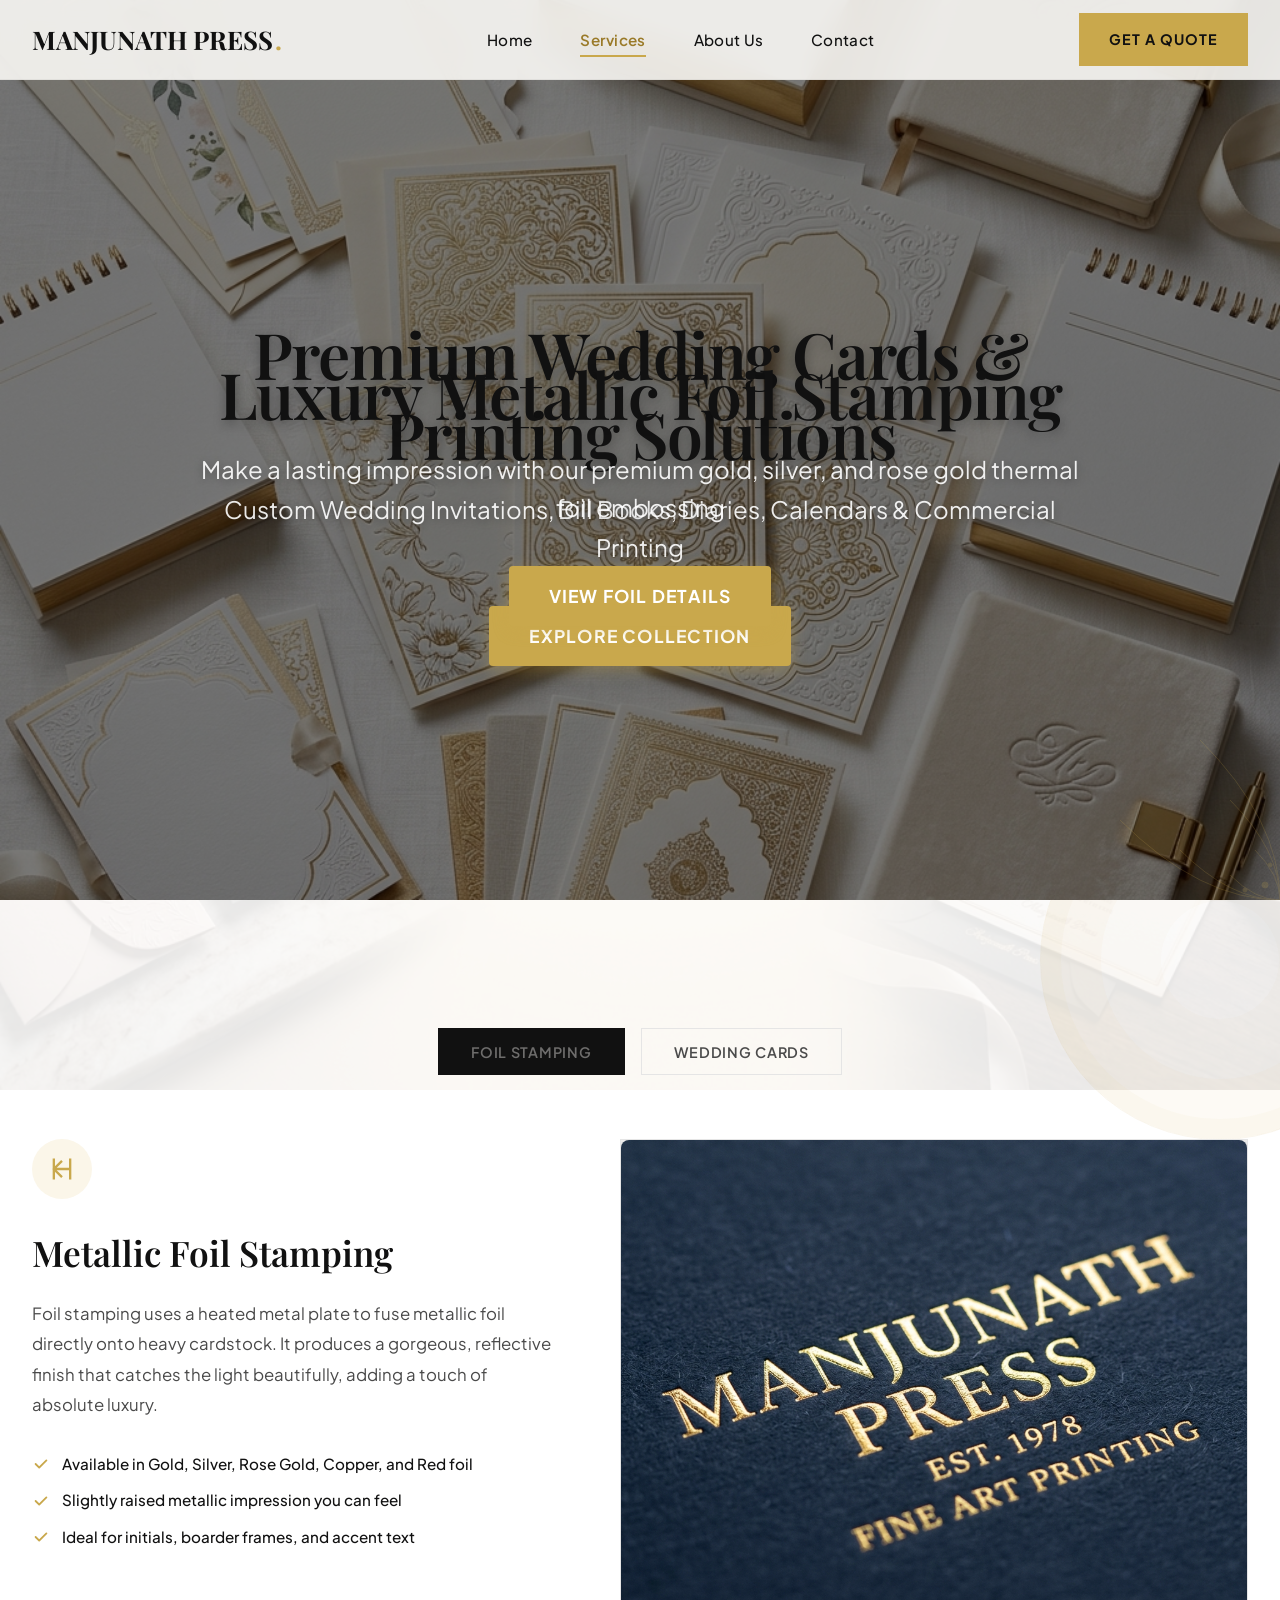
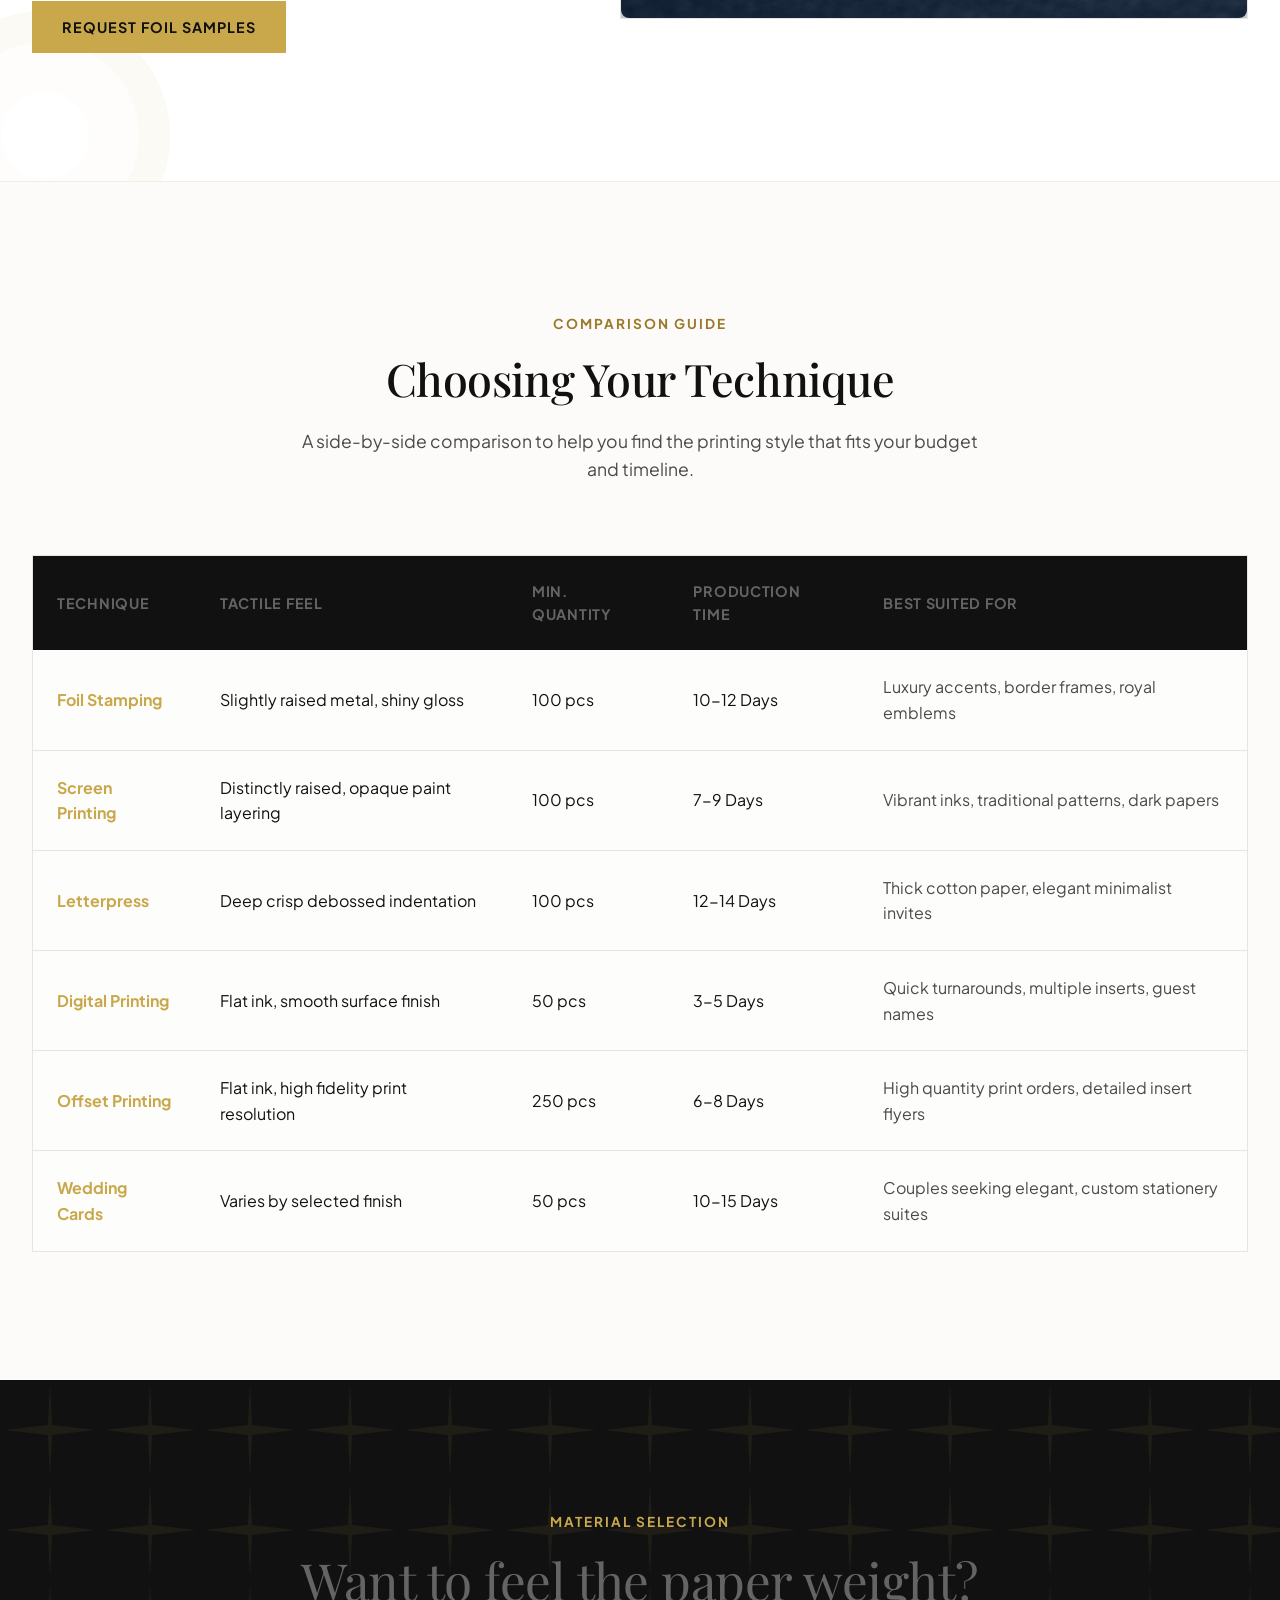
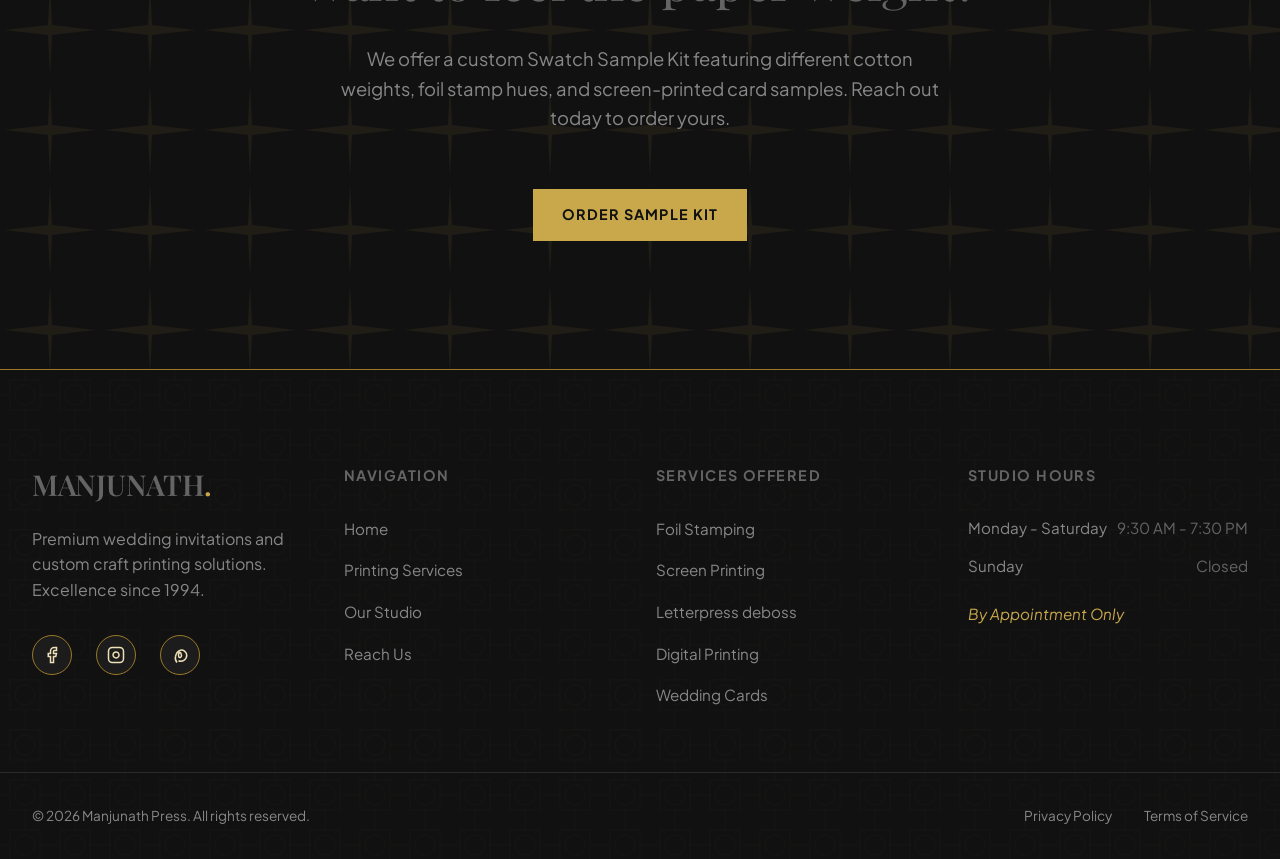
==== commit d1b4cb0b: "Update hero section to sync text with background images" ====
--- a/services.html
+++ b/services.html
@@ -46,8 +46,10 @@
       <div style="position: absolute; top: 0; left: 0; width: 100%; height: 100%; background: rgba(0, 0, 0, 0.5);"></div>
     </div>
     
-    <div class="container" style="position: relative; z-index: 2; text-align: center; color: #fff;">
-      <div class="animate-slide-up" style="max-width: 900px; margin: 0 auto;">
+    <div class="container" style="position: relative; z-index: 2; text-align: center; color: #fff; display: flex; justify-content: center; align-items: center; min-height: 300px;">
+      
+      <!-- Slide 1 Text -->
+      <div class="text-slide animate-slide-up" style="max-width: 900px; position: absolute; transition: opacity 1s ease-in-out; opacity: 1;">
         <h1 style="font-family: 'Playfair Display', serif; font-weight: 600; font-size: clamp(3rem, 5vw, 5rem); margin-bottom: 1rem; text-shadow: 0 4px 12px rgba(0,0,0,0.3);">
           Premium Wedding Cards &amp; Printing Solutions
         </h1>
@@ -58,17 +60,37 @@
           Explore Collection
         </a>
       </div>
+
+      <!-- Slide 2 Text -->
+      <div class="text-slide animate-slide-up" style="max-width: 900px; position: absolute; transition: opacity 1s ease-in-out; opacity: 0; pointer-events: none;">
+        <h1 style="font-family: 'Playfair Display', serif; font-weight: 600; font-size: clamp(3rem, 5vw, 5rem); margin-bottom: 1rem; text-shadow: 0 4px 12px rgba(0,0,0,0.3);">
+          Luxury Metallic Foil Stamping
+        </h1>
+        <p style="font-size: clamp(1.1rem, 2vw, 1.5rem); color: rgba(255, 255, 255, 0.9); line-height: 1.6; margin-bottom: 2.5rem; text-shadow: 0 2px 8px rgba(0,0,0,0.3);">
+          Make a lasting impression with our premium gold, silver, and rose gold thermal foil embossing
+        </p>
+        <a href="#services-tabs" class="btn-cta" style="background-color: var(--color-gold); color: #fff; border: none; padding: 1rem 2.5rem; font-size: 1.1rem; border-radius: 4px; box-shadow: 0 4px 15px rgba(201, 168, 76, 0.4); text-decoration: none; display: inline-block; transition: all 0.3s ease; pointer-events: auto;">
+          View Foil Details
+        </a>
+      </div>
     </div>
   </section>
 
   <script>
     document.addEventListener("DOMContentLoaded", function() {
-      let slides = document.querySelectorAll('.bg-slide');
+      let bgSlides = document.querySelectorAll('.bg-slide');
+      let textSlides = document.querySelectorAll('.text-slide');
       let currentSlide = 0;
       setInterval(() => {
-        slides[currentSlide].style.opacity = '0';
-        currentSlide = (currentSlide + 1) % slides.length;
-        slides[currentSlide].style.opacity = '1';
+        bgSlides[currentSlide].style.opacity = '0';
+        textSlides[currentSlide].style.opacity = '0';
+        textSlides[currentSlide].style.pointerEvents = 'none';
+        
+        currentSlide = (currentSlide + 1) % bgSlides.length;
+        
+        bgSlides[currentSlide].style.opacity = '1';
+        textSlides[currentSlide].style.opacity = '1';
+        textSlides[currentSlide].style.pointerEvents = 'auto';
       }, 5000);
     });
   </script>
